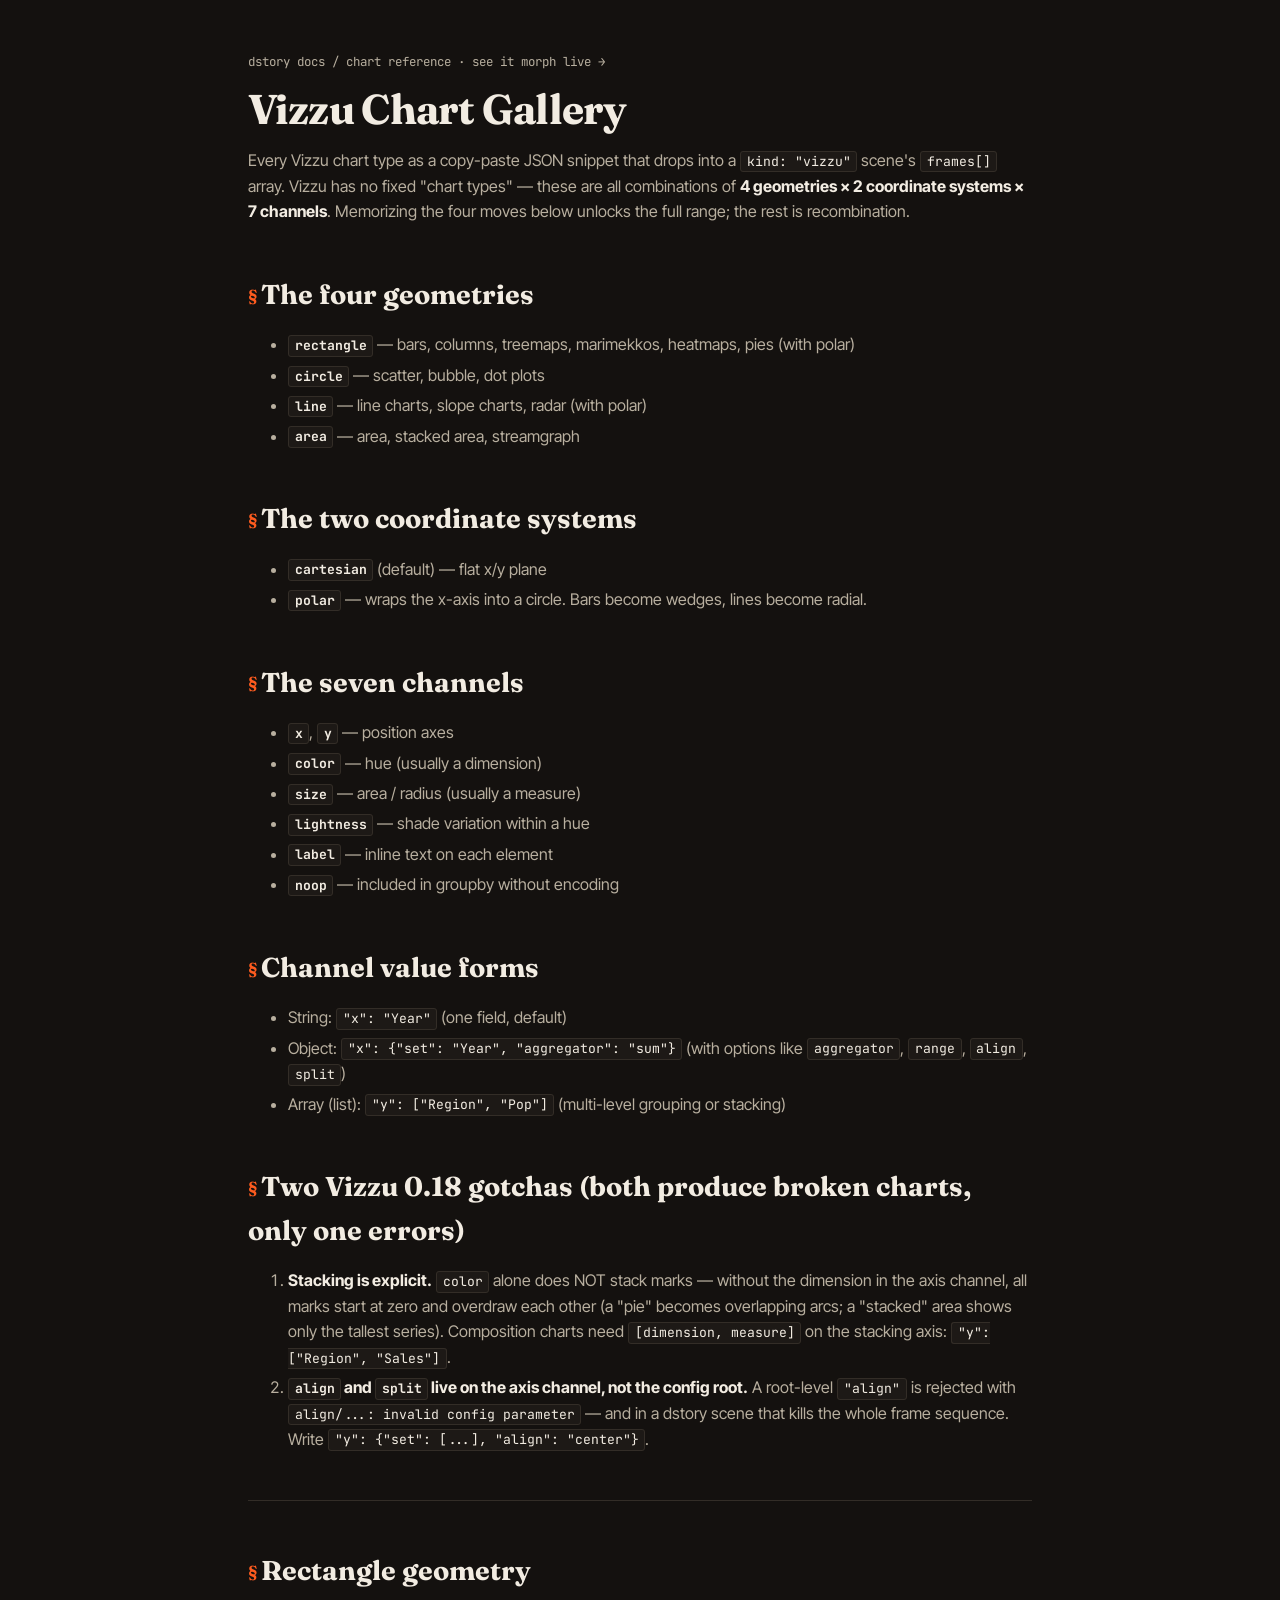
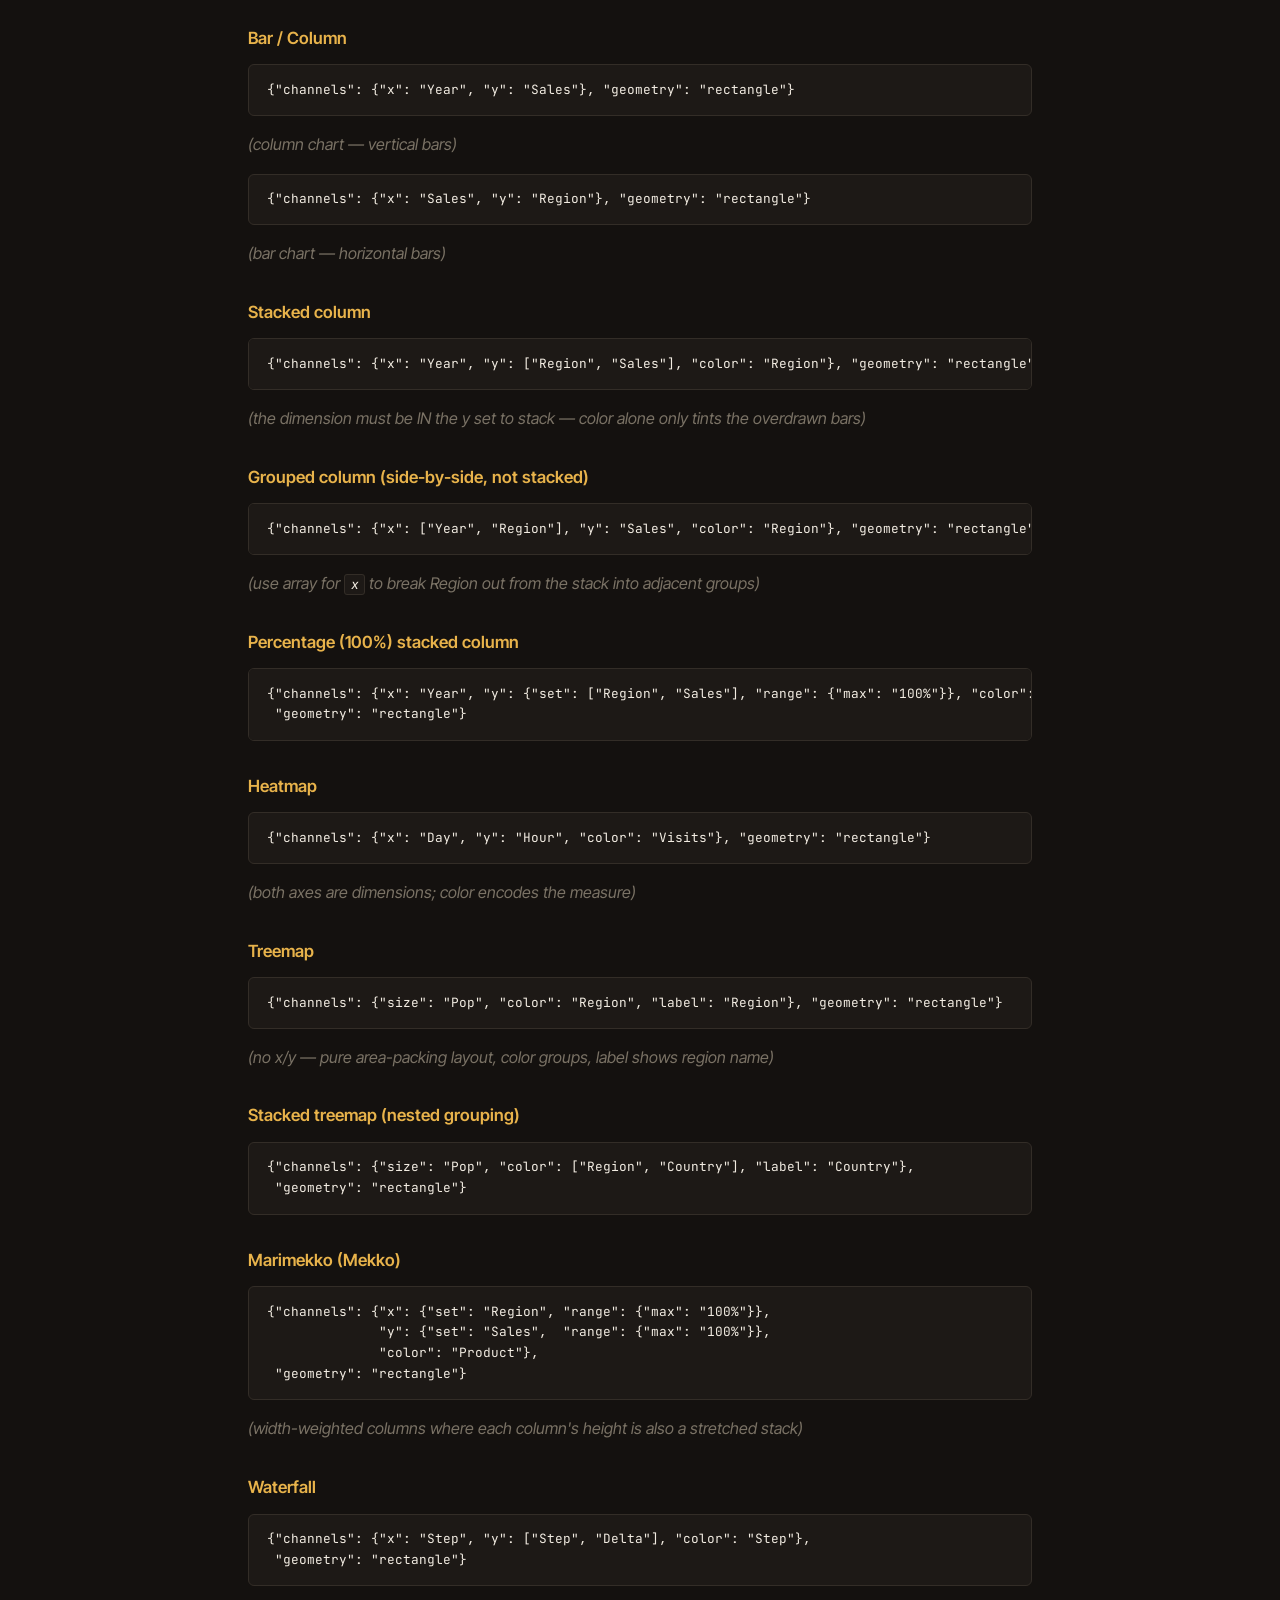
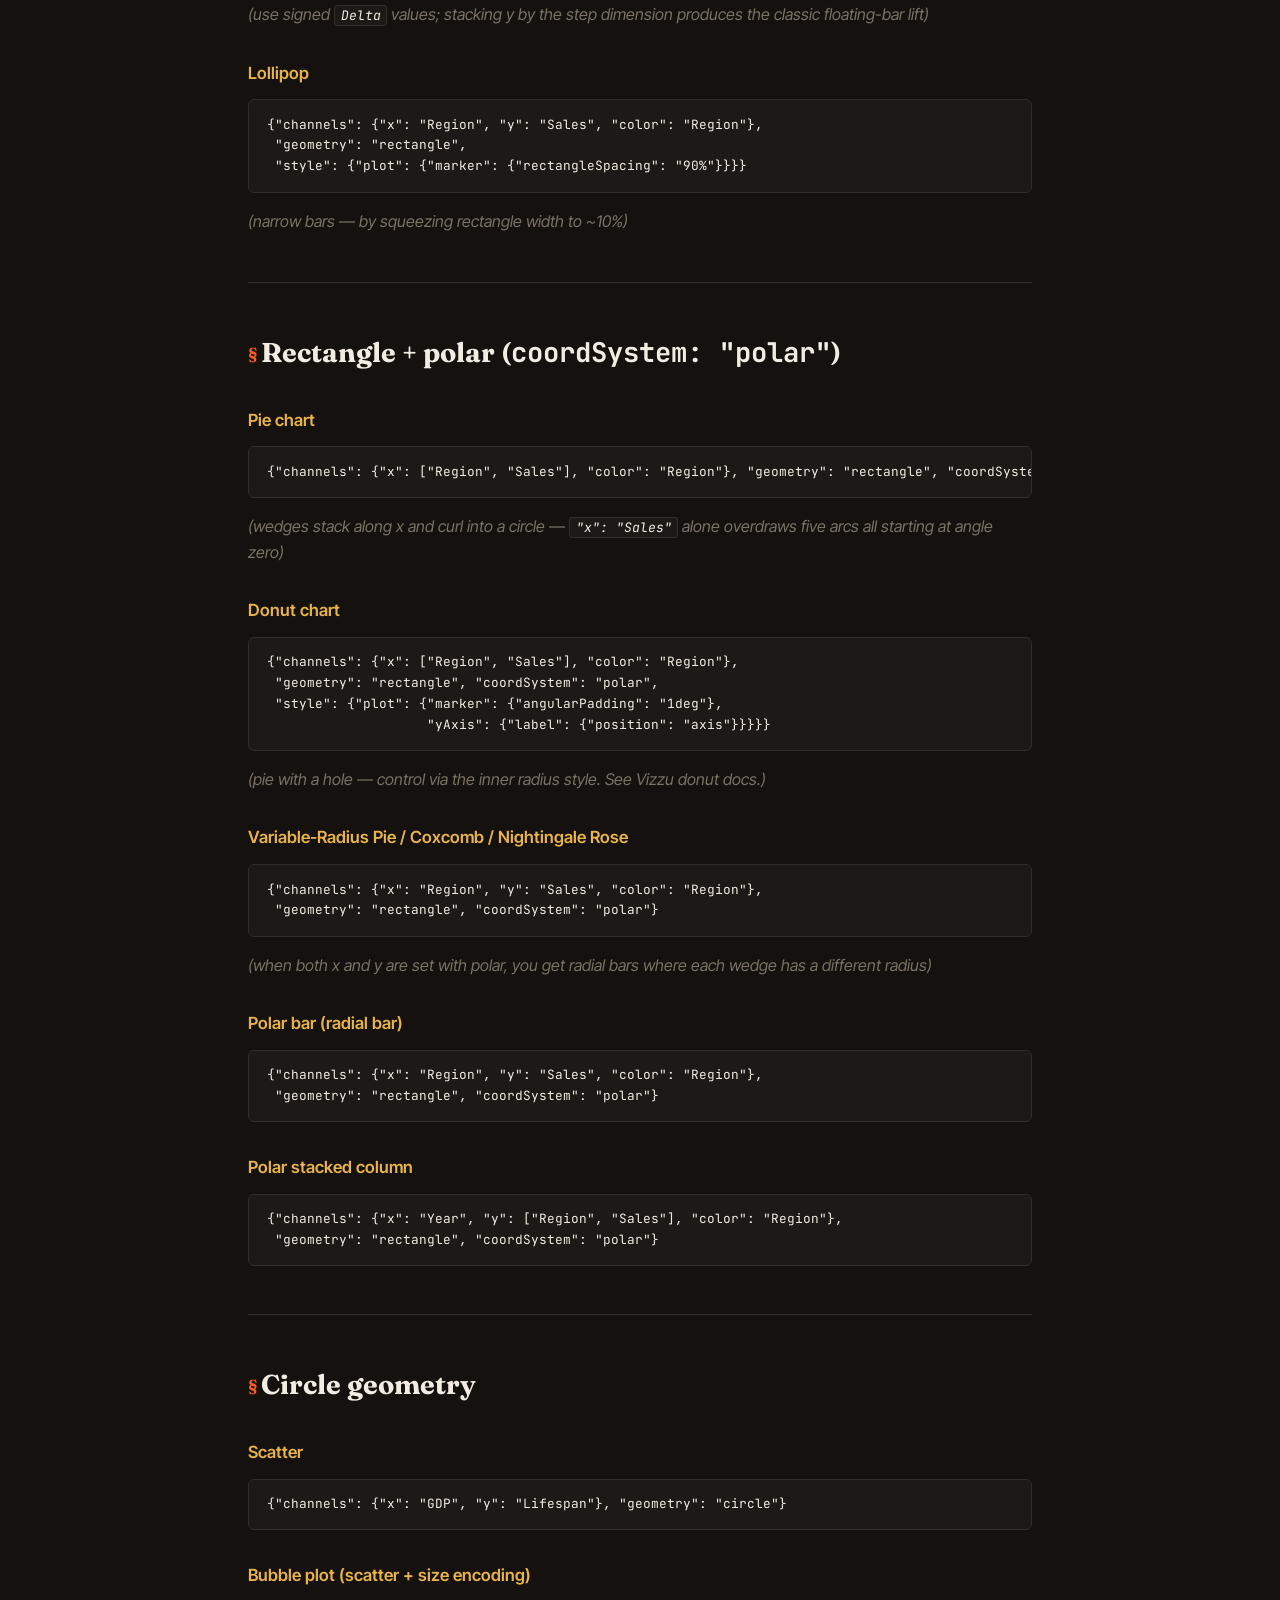
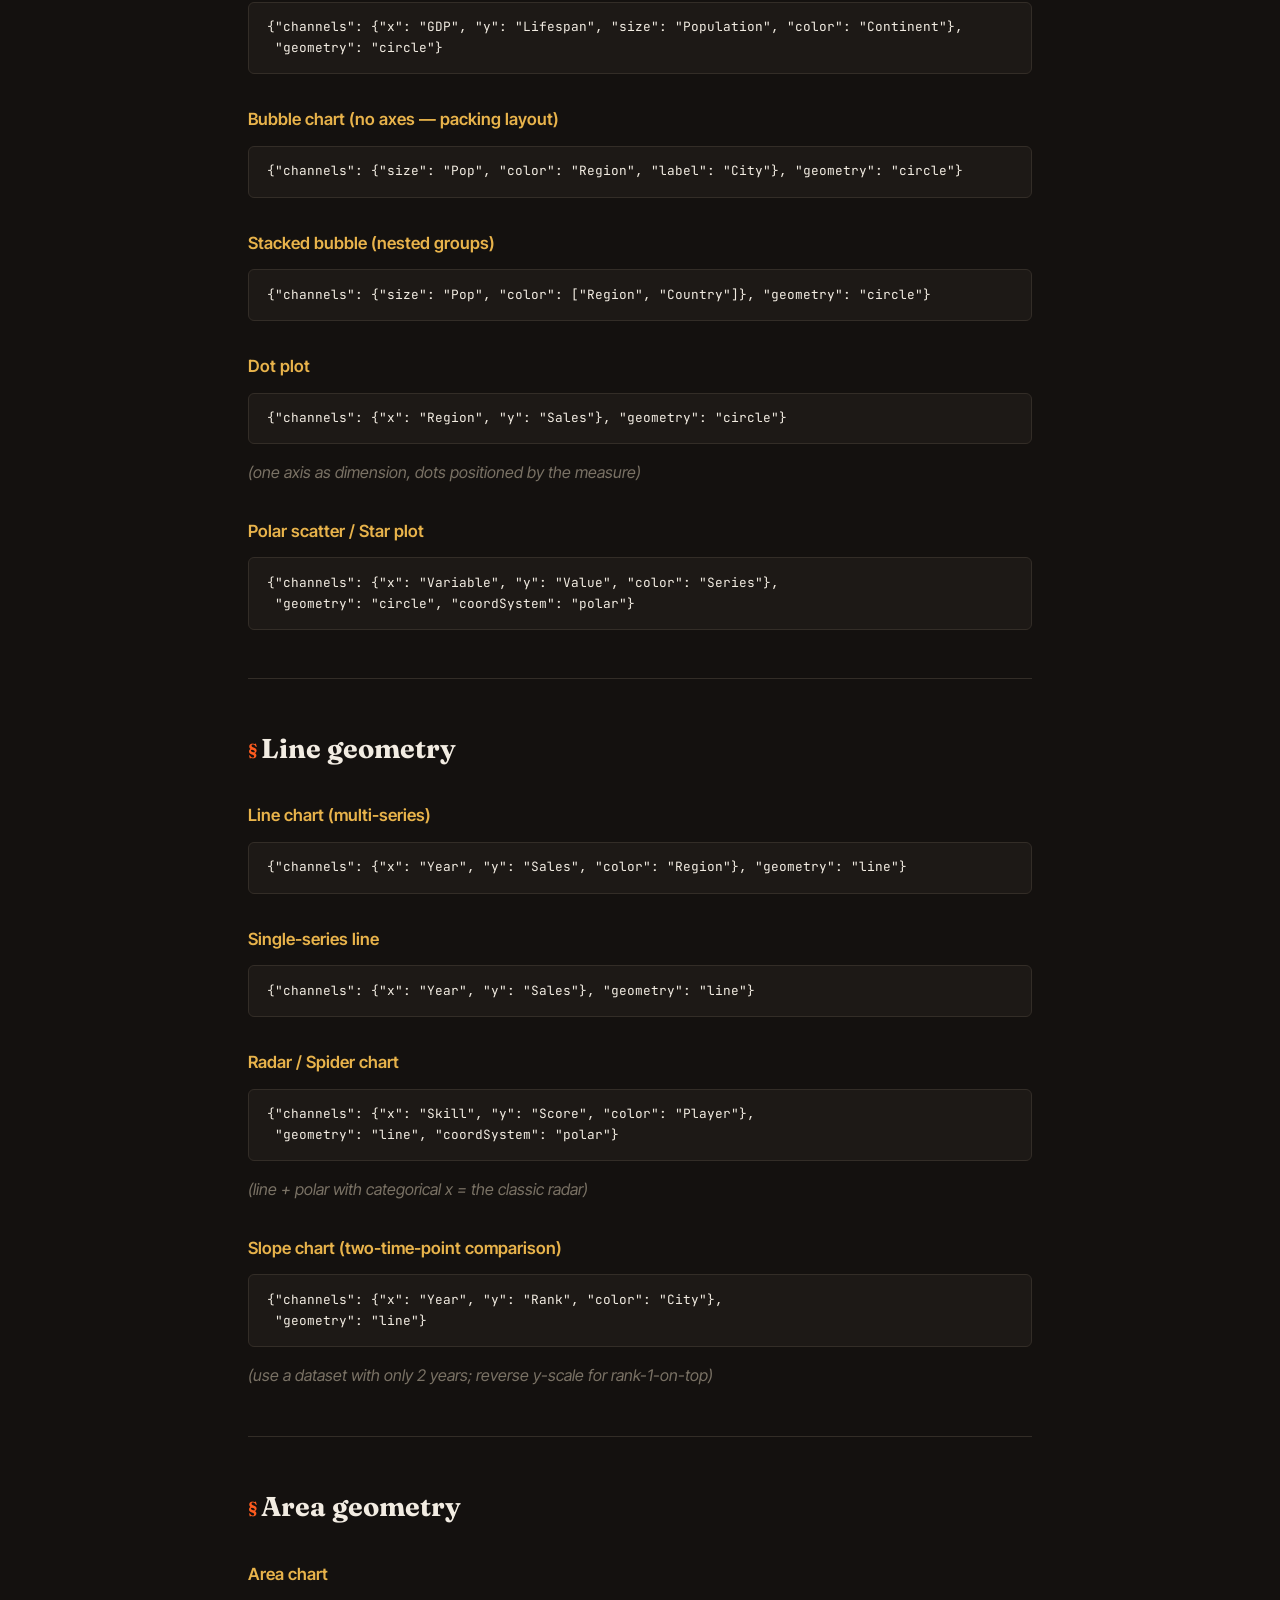
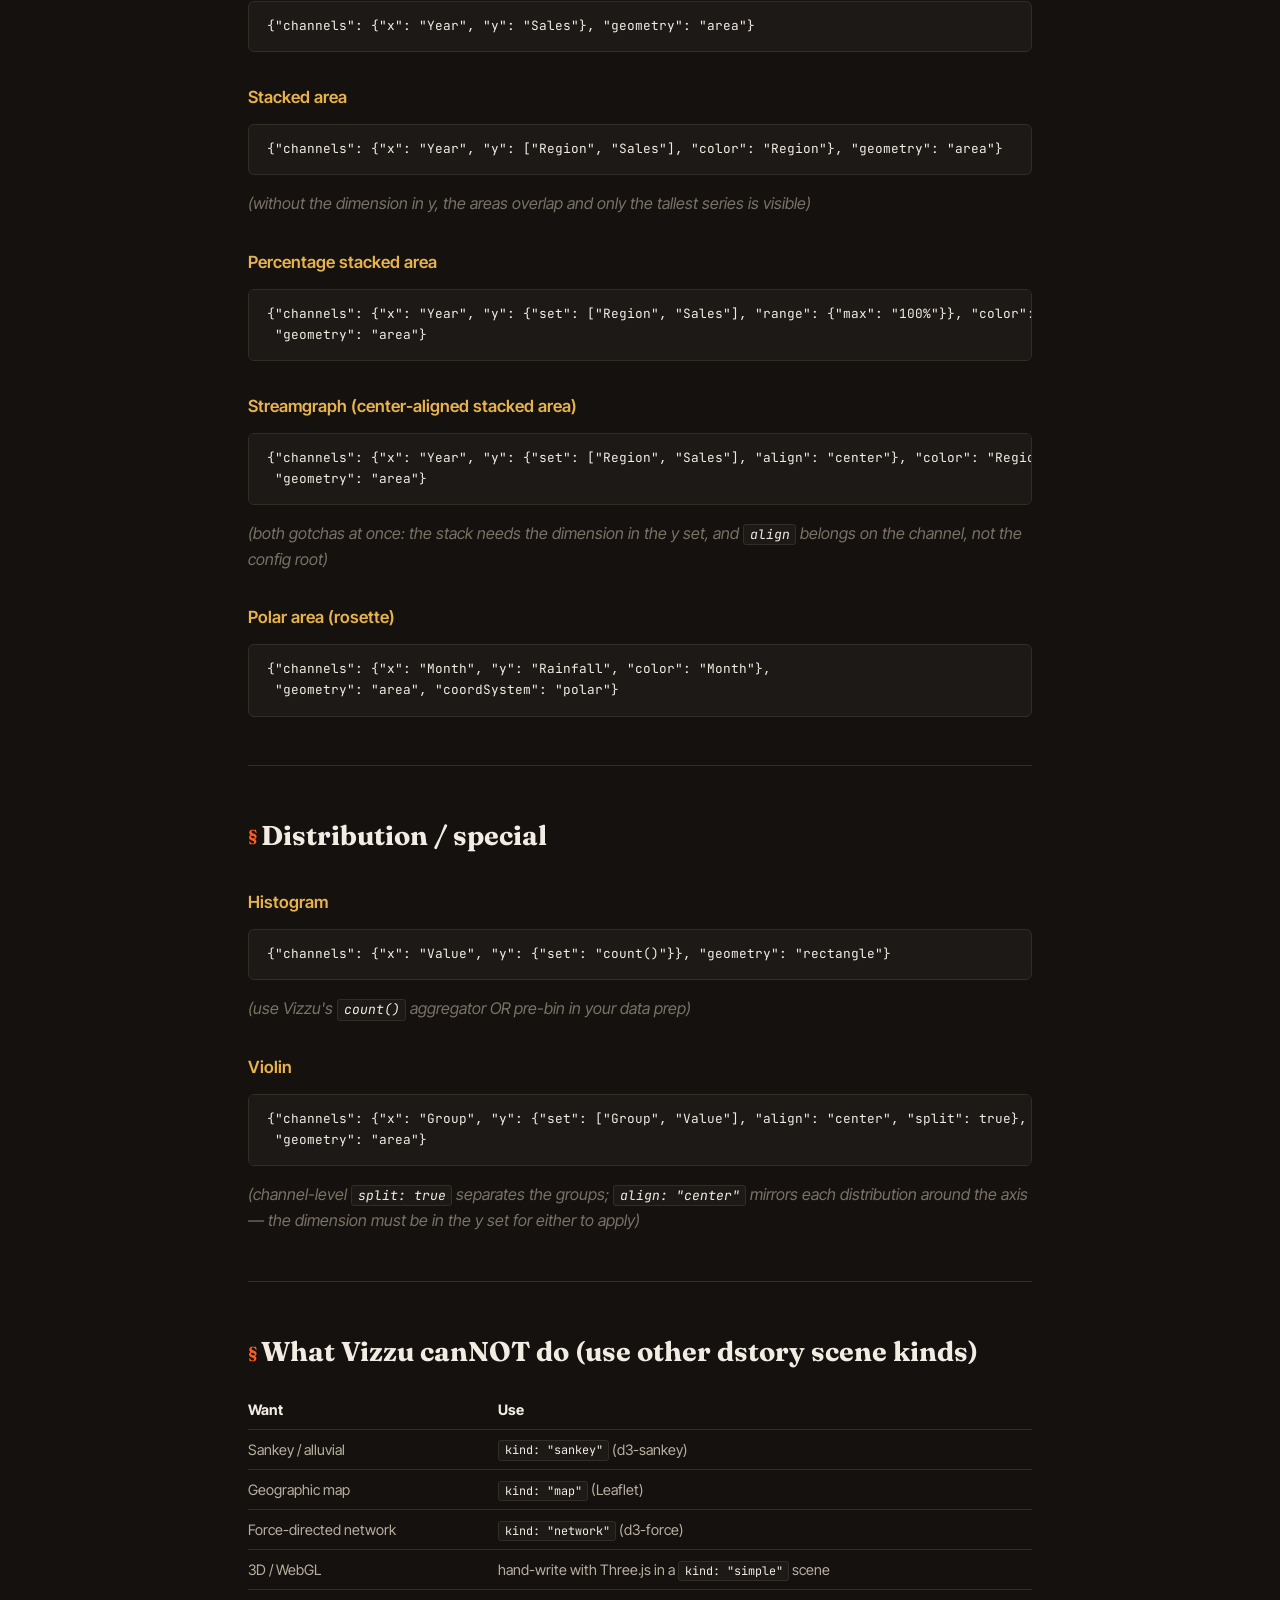
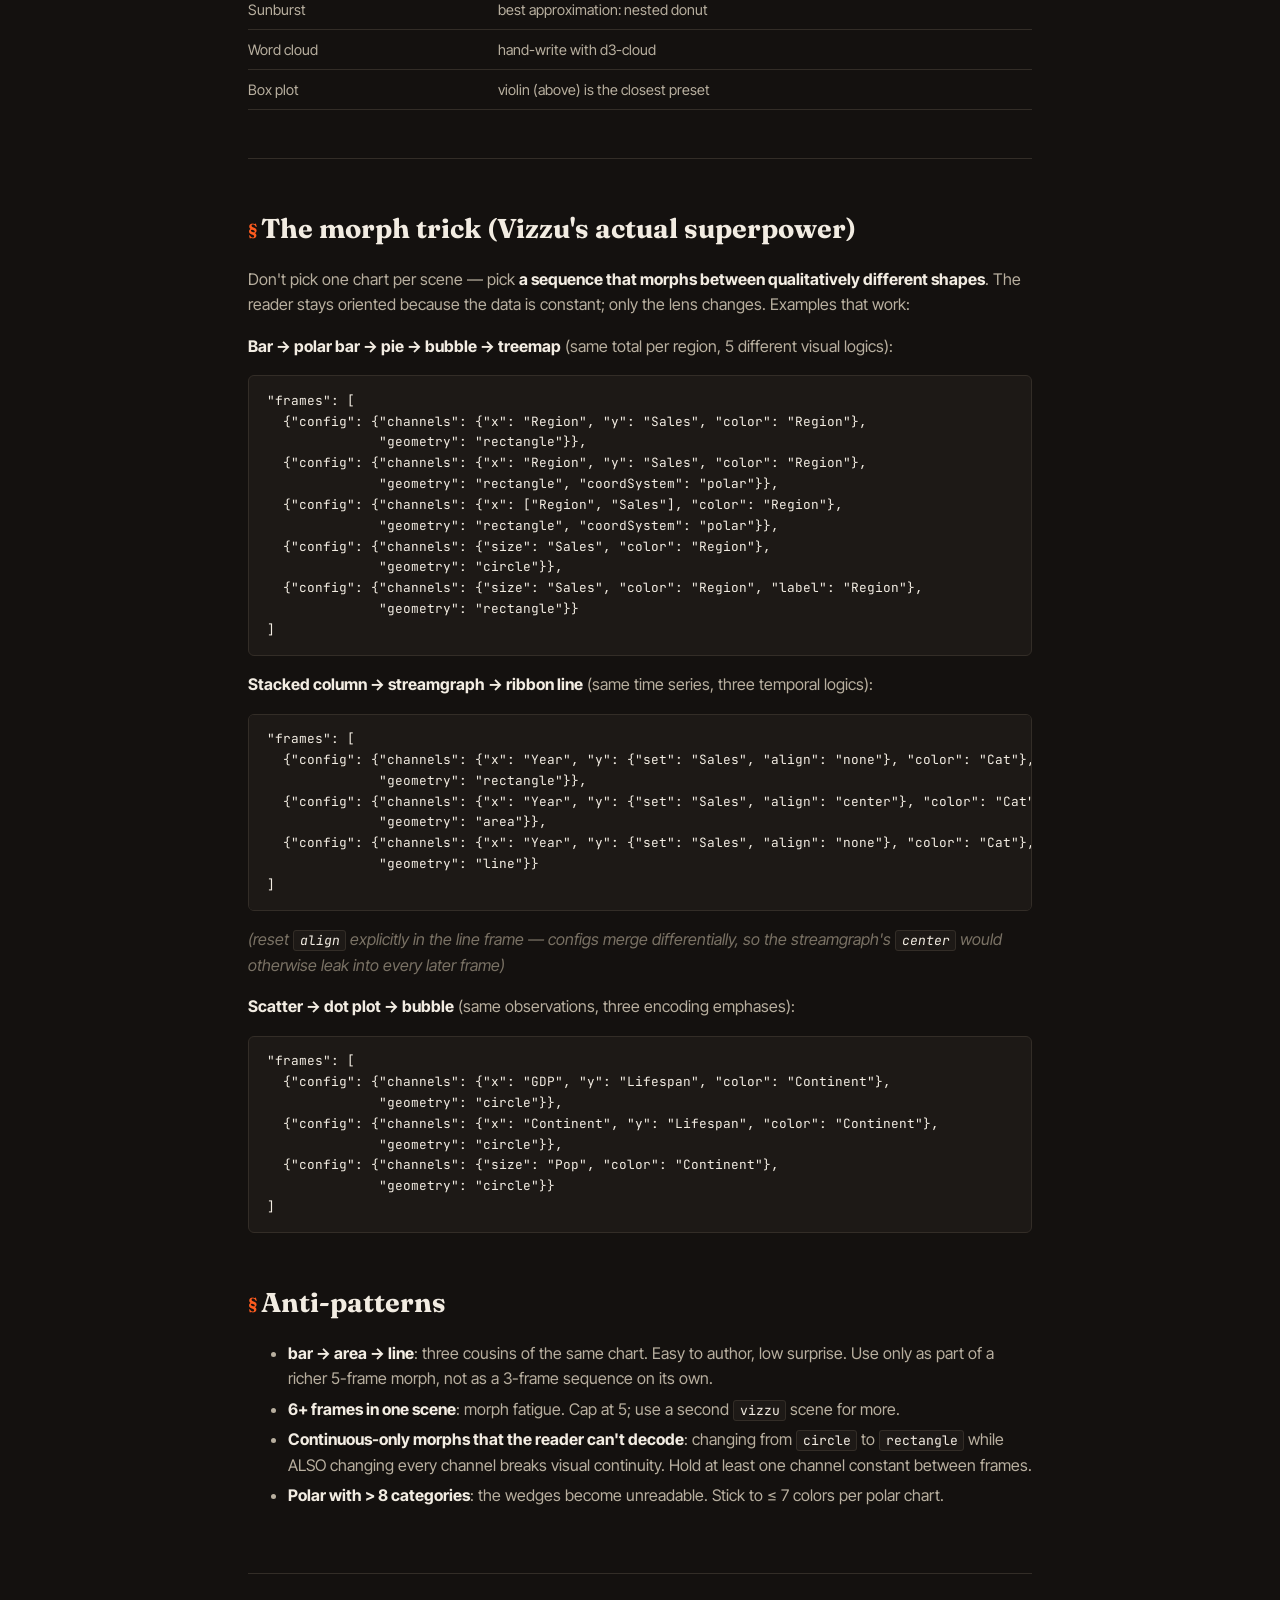
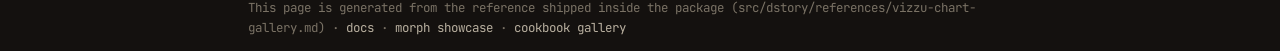
==== docs/charts/index.html @ edfc8728 "docs: live morph showcase + Vizzu chart reference page - docs/morphs/: a dstory-built vizzu story (d" ====
<!doctype html>
<html lang="en">
<head>
<meta charset="utf-8">
<meta name="viewport" content="width=device-width, initial-scale=1">
<title>dstory — Vizzu chart reference</title>
<meta name="description" content="Every Vizzu chart shape as a copy-paste JSON snippet for dstory's kind:vizzu scenes — 4 geometries x 2 coordinate systems x 7 channels.">
<link rel="preconnect" href="https://fonts.googleapis.com">
<link rel="preconnect" href="https://fonts.gstatic.com" crossorigin>
<link href="https://fonts.googleapis.com/css2?family=Fraunces:opsz,wght@9..144,400;9..144,700&family=Inter+Tight:wght@400;500;600&family=JetBrains+Mono:wght@400;500&display=swap" rel="stylesheet">
<style>
  :root {
    --bg: #14110f; --bg-elev: #1d1916; --ink: #f2ece2; --ink-soft: #b8af9f;
    --ink-faint: #7a7265; --accent: #ff5c1f; --accent-2: #e8b34b; --rule: #332d27;
  }
  * { box-sizing: border-box; }
  body { margin: 0; background: var(--bg); color: var(--ink);
         font: 16px/1.6 "Inter Tight", system-ui, sans-serif;
         -webkit-font-smoothing: antialiased; }
  .wrap { max-width: 52rem; margin: 0 auto; padding: 2.5rem 1.5rem 6rem; }
  .crumb { font-family: "JetBrains Mono", monospace; font-size: 0.78rem; }
  .crumb a { color: var(--ink-soft); }
  h1 { font-family: "Fraunces", Georgia, serif; font-size: 2.6rem; line-height: 1.05;
       letter-spacing: -0.015em; margin: 1rem 0; }
  h2 { font-family: "Fraunces", Georgia, serif; font-size: 1.7rem; margin: 3rem 0 0.75rem; }
  h2::before { content: "§ "; color: var(--accent); font-size: 1rem; vertical-align: 0.2em; }
  h3 { font-weight: 600; font-size: 1.05rem; margin: 2rem 0 0.5rem; color: var(--accent-2); }
  p, li { color: var(--ink-soft); }
  strong { color: var(--ink); }
  em { color: var(--ink-faint); }
  a { color: var(--accent); text-decoration: none; }
  a:hover { text-decoration: underline; }
  hr { border: 0; border-top: 1px solid var(--rule); margin: 3rem 0; }
  pre { background: var(--bg-elev); border: 1px solid var(--rule); border-radius: 6px;
        padding: 0.9rem 1.1rem; overflow-x: auto; font-size: 0.8rem; line-height: 1.55; }
  code { font-family: "JetBrains Mono", monospace; }
  p code, li code, td code { background: var(--bg-elev); border: 1px solid var(--rule);
        border-radius: 3px; padding: 0.08rem 0.35rem; font-size: 0.82em; color: var(--ink); }
  pre code { background: none; border: 0; padding: 0; color: var(--ink); }
  table { border-collapse: collapse; width: 100%; font-size: 0.9rem; margin: 1rem 0; }
  th, td { text-align: left; padding: 0.5rem 0.9rem 0.5rem 0; border-bottom: 1px solid var(--rule);
           color: var(--ink-soft); }
  th { color: var(--ink); }
  ol li, ul li { margin: 0.3rem 0; }
  footer { border-top: 1px solid var(--rule); margin-top: 4rem; padding-top: 1.5rem;
           font-family: "JetBrains Mono", monospace; font-size: 0.78rem; color: var(--ink-faint); }
  footer a { color: var(--ink-soft); }
</style>
</head>
<body>
<div class="wrap">
  <p class="crumb"><a href="../index.html">dstory docs</a> / chart reference ·
     <a href="../morphs/index.html">see it morph live →</a></p>
<h1>Vizzu Chart Gallery</h1>
<p>Every Vizzu chart type as a copy-paste JSON snippet that drops into a <code>kind: "vizzu"</code> scene's <code>frames[]</code> array. Vizzu has no fixed "chart types" — these are all combinations of <strong>4 geometries × 2 coordinate systems × 7 channels</strong>. Memorizing the four moves below unlocks the full range; the rest is recombination.</p>
<h2>The four geometries</h2>
<ul>
<li><strong><code>rectangle</code></strong> — bars, columns, treemaps, marimekkos, heatmaps, pies (with polar)</li>
<li><strong><code>circle</code></strong> — scatter, bubble, dot plots</li>
<li><strong><code>line</code></strong> — line charts, slope charts, radar (with polar)</li>
<li><strong><code>area</code></strong> — area, stacked area, streamgraph</li>
</ul>
<h2>The two coordinate systems</h2>
<ul>
<li><strong><code>cartesian</code></strong> (default) — flat x/y plane</li>
<li><strong><code>polar</code></strong> — wraps the x-axis into a circle. Bars become wedges, lines become radial.</li>
</ul>
<h2>The seven channels</h2>
<ul>
<li><strong><code>x</code></strong>, <strong><code>y</code></strong> — position axes</li>
<li><strong><code>color</code></strong> — hue (usually a dimension)</li>
<li><strong><code>size</code></strong> — area / radius (usually a measure)</li>
<li><strong><code>lightness</code></strong> — shade variation within a hue</li>
<li><strong><code>label</code></strong> — inline text on each element</li>
<li><strong><code>noop</code></strong> — included in groupby without encoding</li>
</ul>
<h2>Channel value forms</h2>
<ul>
<li>String: <code>"x": "Year"</code> (one field, default)</li>
<li>Object: <code>"x": {"set": "Year", "aggregator": "sum"}</code> (with options like <code>aggregator</code>, <code>range</code>, <code>align</code>, <code>split</code>)</li>
<li>Array (list): <code>"y": ["Region", "Pop"]</code> (multi-level grouping or stacking)</li>
</ul>
<h2>Two Vizzu 0.18 gotchas (both produce broken charts, only one errors)</h2>
<ol>
<li><strong>Stacking is explicit.</strong> <code>color</code> alone does NOT stack marks — without the
   dimension in the axis channel, all marks start at zero and overdraw each
   other (a "pie" becomes overlapping arcs; a "stacked" area shows only the
   tallest series). Composition charts need <code>[dimension, measure]</code> on the
   stacking axis: <code>"y": ["Region", "Sales"]</code>.</li>
<li><strong><code>align</code> and <code>split</code> live on the axis channel, not the config root.</strong>
   A root-level <code>"align"</code> is rejected with <code>align/...: invalid config
   parameter</code> — and in a dstory scene that kills the whole frame sequence.
   Write <code>"y": {"set": [...], "align": "center"}</code>.</li>
</ol>
<hr />
<h2>Rectangle geometry</h2>
<h3>Bar / Column</h3>
<pre><code class="language-json">{&quot;channels&quot;: {&quot;x&quot;: &quot;Year&quot;, &quot;y&quot;: &quot;Sales&quot;}, &quot;geometry&quot;: &quot;rectangle&quot;}
</code></pre>
<p><em>(column chart — vertical bars)</em></p>
<pre><code class="language-json">{&quot;channels&quot;: {&quot;x&quot;: &quot;Sales&quot;, &quot;y&quot;: &quot;Region&quot;}, &quot;geometry&quot;: &quot;rectangle&quot;}
</code></pre>
<p><em>(bar chart — horizontal bars)</em></p>
<h3>Stacked column</h3>
<pre><code class="language-json">{&quot;channels&quot;: {&quot;x&quot;: &quot;Year&quot;, &quot;y&quot;: [&quot;Region&quot;, &quot;Sales&quot;], &quot;color&quot;: &quot;Region&quot;}, &quot;geometry&quot;: &quot;rectangle&quot;}
</code></pre>
<p><em>(the dimension must be IN the y set to stack — color alone only tints the
overdrawn bars)</em></p>
<h3>Grouped column (side-by-side, not stacked)</h3>
<pre><code class="language-json">{&quot;channels&quot;: {&quot;x&quot;: [&quot;Year&quot;, &quot;Region&quot;], &quot;y&quot;: &quot;Sales&quot;, &quot;color&quot;: &quot;Region&quot;}, &quot;geometry&quot;: &quot;rectangle&quot;}
</code></pre>
<p><em>(use array for <code>x</code> to break Region out from the stack into adjacent groups)</em></p>
<h3>Percentage (100%) stacked column</h3>
<pre><code class="language-json">{&quot;channels&quot;: {&quot;x&quot;: &quot;Year&quot;, &quot;y&quot;: {&quot;set&quot;: [&quot;Region&quot;, &quot;Sales&quot;], &quot;range&quot;: {&quot;max&quot;: &quot;100%&quot;}}, &quot;color&quot;: &quot;Region&quot;},
 &quot;geometry&quot;: &quot;rectangle&quot;}
</code></pre>
<h3>Heatmap</h3>
<pre><code class="language-json">{&quot;channels&quot;: {&quot;x&quot;: &quot;Day&quot;, &quot;y&quot;: &quot;Hour&quot;, &quot;color&quot;: &quot;Visits&quot;}, &quot;geometry&quot;: &quot;rectangle&quot;}
</code></pre>
<p><em>(both axes are dimensions; color encodes the measure)</em></p>
<h3>Treemap</h3>
<pre><code class="language-json">{&quot;channels&quot;: {&quot;size&quot;: &quot;Pop&quot;, &quot;color&quot;: &quot;Region&quot;, &quot;label&quot;: &quot;Region&quot;}, &quot;geometry&quot;: &quot;rectangle&quot;}
</code></pre>
<p><em>(no x/y — pure area-packing layout, color groups, label shows region name)</em></p>
<h3>Stacked treemap (nested grouping)</h3>
<pre><code class="language-json">{&quot;channels&quot;: {&quot;size&quot;: &quot;Pop&quot;, &quot;color&quot;: [&quot;Region&quot;, &quot;Country&quot;], &quot;label&quot;: &quot;Country&quot;},
 &quot;geometry&quot;: &quot;rectangle&quot;}
</code></pre>
<h3>Marimekko (Mekko)</h3>
<pre><code class="language-json">{&quot;channels&quot;: {&quot;x&quot;: {&quot;set&quot;: &quot;Region&quot;, &quot;range&quot;: {&quot;max&quot;: &quot;100%&quot;}},
              &quot;y&quot;: {&quot;set&quot;: &quot;Sales&quot;,  &quot;range&quot;: {&quot;max&quot;: &quot;100%&quot;}},
              &quot;color&quot;: &quot;Product&quot;},
 &quot;geometry&quot;: &quot;rectangle&quot;}
</code></pre>
<p><em>(width-weighted columns where each column's height is also a stretched stack)</em></p>
<h3>Waterfall</h3>
<pre><code class="language-json">{&quot;channels&quot;: {&quot;x&quot;: &quot;Step&quot;, &quot;y&quot;: [&quot;Step&quot;, &quot;Delta&quot;], &quot;color&quot;: &quot;Step&quot;},
 &quot;geometry&quot;: &quot;rectangle&quot;}
</code></pre>
<p><em>(use signed <code>Delta</code> values; stacking y by the step dimension produces the
classic floating-bar lift)</em></p>
<h3>Lollipop</h3>
<pre><code class="language-json">{&quot;channels&quot;: {&quot;x&quot;: &quot;Region&quot;, &quot;y&quot;: &quot;Sales&quot;, &quot;color&quot;: &quot;Region&quot;},
 &quot;geometry&quot;: &quot;rectangle&quot;,
 &quot;style&quot;: {&quot;plot&quot;: {&quot;marker&quot;: {&quot;rectangleSpacing&quot;: &quot;90%&quot;}}}}
</code></pre>
<p><em>(narrow bars — by squeezing rectangle width to ~10%)</em></p>
<hr />
<h2>Rectangle + polar (<code>coordSystem: "polar"</code>)</h2>
<h3>Pie chart</h3>
<pre><code class="language-json">{&quot;channels&quot;: {&quot;x&quot;: [&quot;Region&quot;, &quot;Sales&quot;], &quot;color&quot;: &quot;Region&quot;}, &quot;geometry&quot;: &quot;rectangle&quot;, &quot;coordSystem&quot;: &quot;polar&quot;}
</code></pre>
<p><em>(wedges stack along x and curl into a circle — <code>"x": "Sales"</code> alone overdraws
five arcs all starting at angle zero)</em></p>
<h3>Donut chart</h3>
<pre><code class="language-json">{&quot;channels&quot;: {&quot;x&quot;: [&quot;Region&quot;, &quot;Sales&quot;], &quot;color&quot;: &quot;Region&quot;},
 &quot;geometry&quot;: &quot;rectangle&quot;, &quot;coordSystem&quot;: &quot;polar&quot;,
 &quot;style&quot;: {&quot;plot&quot;: {&quot;marker&quot;: {&quot;angularPadding&quot;: &quot;1deg&quot;},
                    &quot;yAxis&quot;: {&quot;label&quot;: {&quot;position&quot;: &quot;axis&quot;}}}}}
</code></pre>
<p><em>(pie with a hole — control via the inner radius style. See Vizzu donut docs.)</em></p>
<h3>Variable-Radius Pie / Coxcomb / Nightingale Rose</h3>
<pre><code class="language-json">{&quot;channels&quot;: {&quot;x&quot;: &quot;Region&quot;, &quot;y&quot;: &quot;Sales&quot;, &quot;color&quot;: &quot;Region&quot;},
 &quot;geometry&quot;: &quot;rectangle&quot;, &quot;coordSystem&quot;: &quot;polar&quot;}
</code></pre>
<p><em>(when both x and y are set with polar, you get radial bars where each wedge has a different radius)</em></p>
<h3>Polar bar (radial bar)</h3>
<pre><code class="language-json">{&quot;channels&quot;: {&quot;x&quot;: &quot;Region&quot;, &quot;y&quot;: &quot;Sales&quot;, &quot;color&quot;: &quot;Region&quot;},
 &quot;geometry&quot;: &quot;rectangle&quot;, &quot;coordSystem&quot;: &quot;polar&quot;}
</code></pre>
<h3>Polar stacked column</h3>
<pre><code class="language-json">{&quot;channels&quot;: {&quot;x&quot;: &quot;Year&quot;, &quot;y&quot;: [&quot;Region&quot;, &quot;Sales&quot;], &quot;color&quot;: &quot;Region&quot;},
 &quot;geometry&quot;: &quot;rectangle&quot;, &quot;coordSystem&quot;: &quot;polar&quot;}
</code></pre>
<hr />
<h2>Circle geometry</h2>
<h3>Scatter</h3>
<pre><code class="language-json">{&quot;channels&quot;: {&quot;x&quot;: &quot;GDP&quot;, &quot;y&quot;: &quot;Lifespan&quot;}, &quot;geometry&quot;: &quot;circle&quot;}
</code></pre>
<h3>Bubble plot (scatter + size encoding)</h3>
<pre><code class="language-json">{&quot;channels&quot;: {&quot;x&quot;: &quot;GDP&quot;, &quot;y&quot;: &quot;Lifespan&quot;, &quot;size&quot;: &quot;Population&quot;, &quot;color&quot;: &quot;Continent&quot;},
 &quot;geometry&quot;: &quot;circle&quot;}
</code></pre>
<h3>Bubble chart (no axes — packing layout)</h3>
<pre><code class="language-json">{&quot;channels&quot;: {&quot;size&quot;: &quot;Pop&quot;, &quot;color&quot;: &quot;Region&quot;, &quot;label&quot;: &quot;City&quot;}, &quot;geometry&quot;: &quot;circle&quot;}
</code></pre>
<h3>Stacked bubble (nested groups)</h3>
<pre><code class="language-json">{&quot;channels&quot;: {&quot;size&quot;: &quot;Pop&quot;, &quot;color&quot;: [&quot;Region&quot;, &quot;Country&quot;]}, &quot;geometry&quot;: &quot;circle&quot;}
</code></pre>
<h3>Dot plot</h3>
<pre><code class="language-json">{&quot;channels&quot;: {&quot;x&quot;: &quot;Region&quot;, &quot;y&quot;: &quot;Sales&quot;}, &quot;geometry&quot;: &quot;circle&quot;}
</code></pre>
<p><em>(one axis as dimension, dots positioned by the measure)</em></p>
<h3>Polar scatter / Star plot</h3>
<pre><code class="language-json">{&quot;channels&quot;: {&quot;x&quot;: &quot;Variable&quot;, &quot;y&quot;: &quot;Value&quot;, &quot;color&quot;: &quot;Series&quot;},
 &quot;geometry&quot;: &quot;circle&quot;, &quot;coordSystem&quot;: &quot;polar&quot;}
</code></pre>
<hr />
<h2>Line geometry</h2>
<h3>Line chart (multi-series)</h3>
<pre><code class="language-json">{&quot;channels&quot;: {&quot;x&quot;: &quot;Year&quot;, &quot;y&quot;: &quot;Sales&quot;, &quot;color&quot;: &quot;Region&quot;}, &quot;geometry&quot;: &quot;line&quot;}
</code></pre>
<h3>Single-series line</h3>
<pre><code class="language-json">{&quot;channels&quot;: {&quot;x&quot;: &quot;Year&quot;, &quot;y&quot;: &quot;Sales&quot;}, &quot;geometry&quot;: &quot;line&quot;}
</code></pre>
<h3>Radar / Spider chart</h3>
<pre><code class="language-json">{&quot;channels&quot;: {&quot;x&quot;: &quot;Skill&quot;, &quot;y&quot;: &quot;Score&quot;, &quot;color&quot;: &quot;Player&quot;},
 &quot;geometry&quot;: &quot;line&quot;, &quot;coordSystem&quot;: &quot;polar&quot;}
</code></pre>
<p><em>(line + polar with categorical x = the classic radar)</em></p>
<h3>Slope chart (two-time-point comparison)</h3>
<pre><code class="language-json">{&quot;channels&quot;: {&quot;x&quot;: &quot;Year&quot;, &quot;y&quot;: &quot;Rank&quot;, &quot;color&quot;: &quot;City&quot;},
 &quot;geometry&quot;: &quot;line&quot;}
</code></pre>
<p><em>(use a dataset with only 2 years; reverse y-scale for rank-1-on-top)</em></p>
<hr />
<h2>Area geometry</h2>
<h3>Area chart</h3>
<pre><code class="language-json">{&quot;channels&quot;: {&quot;x&quot;: &quot;Year&quot;, &quot;y&quot;: &quot;Sales&quot;}, &quot;geometry&quot;: &quot;area&quot;}
</code></pre>
<h3>Stacked area</h3>
<pre><code class="language-json">{&quot;channels&quot;: {&quot;x&quot;: &quot;Year&quot;, &quot;y&quot;: [&quot;Region&quot;, &quot;Sales&quot;], &quot;color&quot;: &quot;Region&quot;}, &quot;geometry&quot;: &quot;area&quot;}
</code></pre>
<p><em>(without the dimension in y, the areas overlap and only the tallest series
is visible)</em></p>
<h3>Percentage stacked area</h3>
<pre><code class="language-json">{&quot;channels&quot;: {&quot;x&quot;: &quot;Year&quot;, &quot;y&quot;: {&quot;set&quot;: [&quot;Region&quot;, &quot;Sales&quot;], &quot;range&quot;: {&quot;max&quot;: &quot;100%&quot;}}, &quot;color&quot;: &quot;Region&quot;},
 &quot;geometry&quot;: &quot;area&quot;}
</code></pre>
<h3>Streamgraph (center-aligned stacked area)</h3>
<pre><code class="language-json">{&quot;channels&quot;: {&quot;x&quot;: &quot;Year&quot;, &quot;y&quot;: {&quot;set&quot;: [&quot;Region&quot;, &quot;Sales&quot;], &quot;align&quot;: &quot;center&quot;}, &quot;color&quot;: &quot;Region&quot;},
 &quot;geometry&quot;: &quot;area&quot;}
</code></pre>
<p><em>(both gotchas at once: the stack needs the dimension in the y set, and
<code>align</code> belongs on the channel, not the config root)</em></p>
<h3>Polar area (rosette)</h3>
<pre><code class="language-json">{&quot;channels&quot;: {&quot;x&quot;: &quot;Month&quot;, &quot;y&quot;: &quot;Rainfall&quot;, &quot;color&quot;: &quot;Month&quot;},
 &quot;geometry&quot;: &quot;area&quot;, &quot;coordSystem&quot;: &quot;polar&quot;}
</code></pre>
<hr />
<h2>Distribution / special</h2>
<h3>Histogram</h3>
<pre><code class="language-json">{&quot;channels&quot;: {&quot;x&quot;: &quot;Value&quot;, &quot;y&quot;: {&quot;set&quot;: &quot;count()&quot;}}, &quot;geometry&quot;: &quot;rectangle&quot;}
</code></pre>
<p><em>(use Vizzu's <code>count()</code> aggregator OR pre-bin in your data prep)</em></p>
<h3>Violin</h3>
<pre><code class="language-json">{&quot;channels&quot;: {&quot;x&quot;: &quot;Group&quot;, &quot;y&quot;: {&quot;set&quot;: [&quot;Group&quot;, &quot;Value&quot;], &quot;align&quot;: &quot;center&quot;, &quot;split&quot;: true}, &quot;color&quot;: &quot;Group&quot;},
 &quot;geometry&quot;: &quot;area&quot;}
</code></pre>
<p><em>(channel-level <code>split: true</code> separates the groups; <code>align: "center"</code> mirrors
each distribution around the axis — the dimension must be in the y set for
either to apply)</em></p>
<hr />
<h2>What Vizzu canNOT do (use other dstory scene kinds)</h2>
<table>
<thead>
<tr>
<th>Want</th>
<th>Use</th>
</tr>
</thead>
<tbody>
<tr>
<td>Sankey / alluvial</td>
<td><code>kind: "sankey"</code> (d3-sankey)</td>
</tr>
<tr>
<td>Geographic map</td>
<td><code>kind: "map"</code> (Leaflet)</td>
</tr>
<tr>
<td>Force-directed network</td>
<td><code>kind: "network"</code> (d3-force)</td>
</tr>
<tr>
<td>3D / WebGL</td>
<td>hand-write with Three.js in a <code>kind: "simple"</code> scene</td>
</tr>
<tr>
<td>Sunburst</td>
<td>best approximation: nested donut</td>
</tr>
<tr>
<td>Word cloud</td>
<td>hand-write with d3-cloud</td>
</tr>
<tr>
<td>Box plot</td>
<td>violin (above) is the closest preset</td>
</tr>
</tbody>
</table>
<hr />
<h2>The morph trick (Vizzu's actual superpower)</h2>
<p>Don't pick one chart per scene — pick <strong>a sequence that morphs between qualitatively different shapes</strong>. The reader stays oriented because the data is constant; only the lens changes. Examples that work:</p>
<p><strong>Bar → polar bar → pie → bubble → treemap</strong> (same total per region, 5 different visual logics):</p>
<pre><code class="language-json">&quot;frames&quot;: [
  {&quot;config&quot;: {&quot;channels&quot;: {&quot;x&quot;: &quot;Region&quot;, &quot;y&quot;: &quot;Sales&quot;, &quot;color&quot;: &quot;Region&quot;},
              &quot;geometry&quot;: &quot;rectangle&quot;}},
  {&quot;config&quot;: {&quot;channels&quot;: {&quot;x&quot;: &quot;Region&quot;, &quot;y&quot;: &quot;Sales&quot;, &quot;color&quot;: &quot;Region&quot;},
              &quot;geometry&quot;: &quot;rectangle&quot;, &quot;coordSystem&quot;: &quot;polar&quot;}},
  {&quot;config&quot;: {&quot;channels&quot;: {&quot;x&quot;: [&quot;Region&quot;, &quot;Sales&quot;], &quot;color&quot;: &quot;Region&quot;},
              &quot;geometry&quot;: &quot;rectangle&quot;, &quot;coordSystem&quot;: &quot;polar&quot;}},
  {&quot;config&quot;: {&quot;channels&quot;: {&quot;size&quot;: &quot;Sales&quot;, &quot;color&quot;: &quot;Region&quot;},
              &quot;geometry&quot;: &quot;circle&quot;}},
  {&quot;config&quot;: {&quot;channels&quot;: {&quot;size&quot;: &quot;Sales&quot;, &quot;color&quot;: &quot;Region&quot;, &quot;label&quot;: &quot;Region&quot;},
              &quot;geometry&quot;: &quot;rectangle&quot;}}
]
</code></pre>
<p><strong>Stacked column → streamgraph → ribbon line</strong> (same time series, three temporal logics):</p>
<pre><code class="language-json">&quot;frames&quot;: [
  {&quot;config&quot;: {&quot;channels&quot;: {&quot;x&quot;: &quot;Year&quot;, &quot;y&quot;: {&quot;set&quot;: &quot;Sales&quot;, &quot;align&quot;: &quot;none&quot;}, &quot;color&quot;: &quot;Cat&quot;},
              &quot;geometry&quot;: &quot;rectangle&quot;}},
  {&quot;config&quot;: {&quot;channels&quot;: {&quot;x&quot;: &quot;Year&quot;, &quot;y&quot;: {&quot;set&quot;: &quot;Sales&quot;, &quot;align&quot;: &quot;center&quot;}, &quot;color&quot;: &quot;Cat&quot;},
              &quot;geometry&quot;: &quot;area&quot;}},
  {&quot;config&quot;: {&quot;channels&quot;: {&quot;x&quot;: &quot;Year&quot;, &quot;y&quot;: {&quot;set&quot;: &quot;Sales&quot;, &quot;align&quot;: &quot;none&quot;}, &quot;color&quot;: &quot;Cat&quot;},
              &quot;geometry&quot;: &quot;line&quot;}}
]
</code></pre>
<p><em>(reset <code>align</code> explicitly in the line frame — configs merge differentially, so
the streamgraph's <code>center</code> would otherwise leak into every later frame)</em></p>
<p><strong>Scatter → dot plot → bubble</strong> (same observations, three encoding emphases):</p>
<pre><code class="language-json">&quot;frames&quot;: [
  {&quot;config&quot;: {&quot;channels&quot;: {&quot;x&quot;: &quot;GDP&quot;, &quot;y&quot;: &quot;Lifespan&quot;, &quot;color&quot;: &quot;Continent&quot;},
              &quot;geometry&quot;: &quot;circle&quot;}},
  {&quot;config&quot;: {&quot;channels&quot;: {&quot;x&quot;: &quot;Continent&quot;, &quot;y&quot;: &quot;Lifespan&quot;, &quot;color&quot;: &quot;Continent&quot;},
              &quot;geometry&quot;: &quot;circle&quot;}},
  {&quot;config&quot;: {&quot;channels&quot;: {&quot;size&quot;: &quot;Pop&quot;, &quot;color&quot;: &quot;Continent&quot;},
              &quot;geometry&quot;: &quot;circle&quot;}}
]
</code></pre>
<h2>Anti-patterns</h2>
<ul>
<li><strong>bar → area → line</strong>: three cousins of the same chart. Easy to author, low surprise. Use only as part of a richer 5-frame morph, not as a 3-frame sequence on its own.</li>
<li><strong>6+ frames in one scene</strong>: morph fatigue. Cap at 5; use a second <code>vizzu</code> scene for more.</li>
<li><strong>Continuous-only morphs that the reader can't decode</strong>: changing from <code>circle</code> to <code>rectangle</code> while ALSO changing every channel breaks visual continuity. Hold at least one channel constant between frames.</li>
<li><strong>Polar with &gt; 8 categories</strong>: the wedges become unreadable. Stick to ≤ 7 colors per polar chart.</li>
</ul>
  <footer>
    This page is generated from the reference shipped inside the package
    (<code>src/dstory/references/vizzu-chart-gallery.md</code>) ·
    <a href="../index.html">docs</a> ·
    <a href="../morphs/index.html">morph showcase</a> ·
    <a href="../gallery/index.html">cookbook gallery</a>
  </footer>
</div>
</body>
</html>
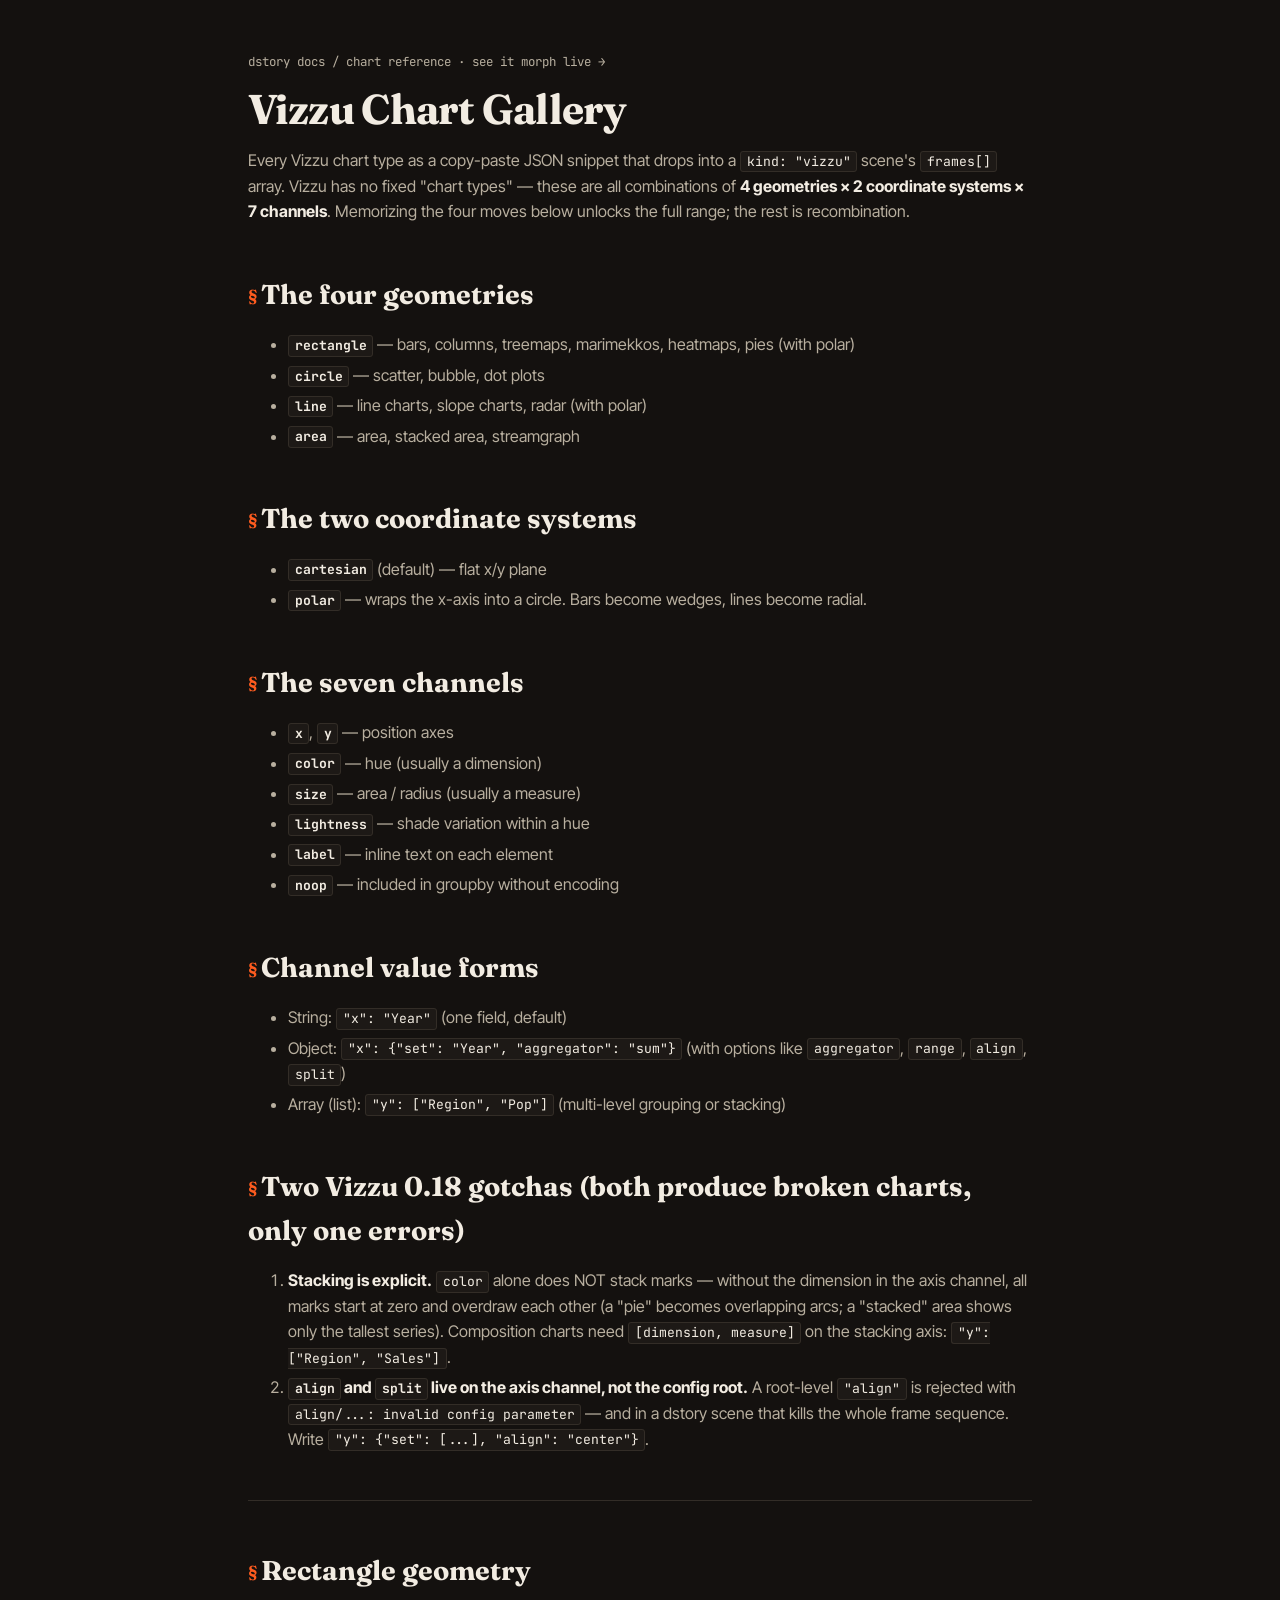
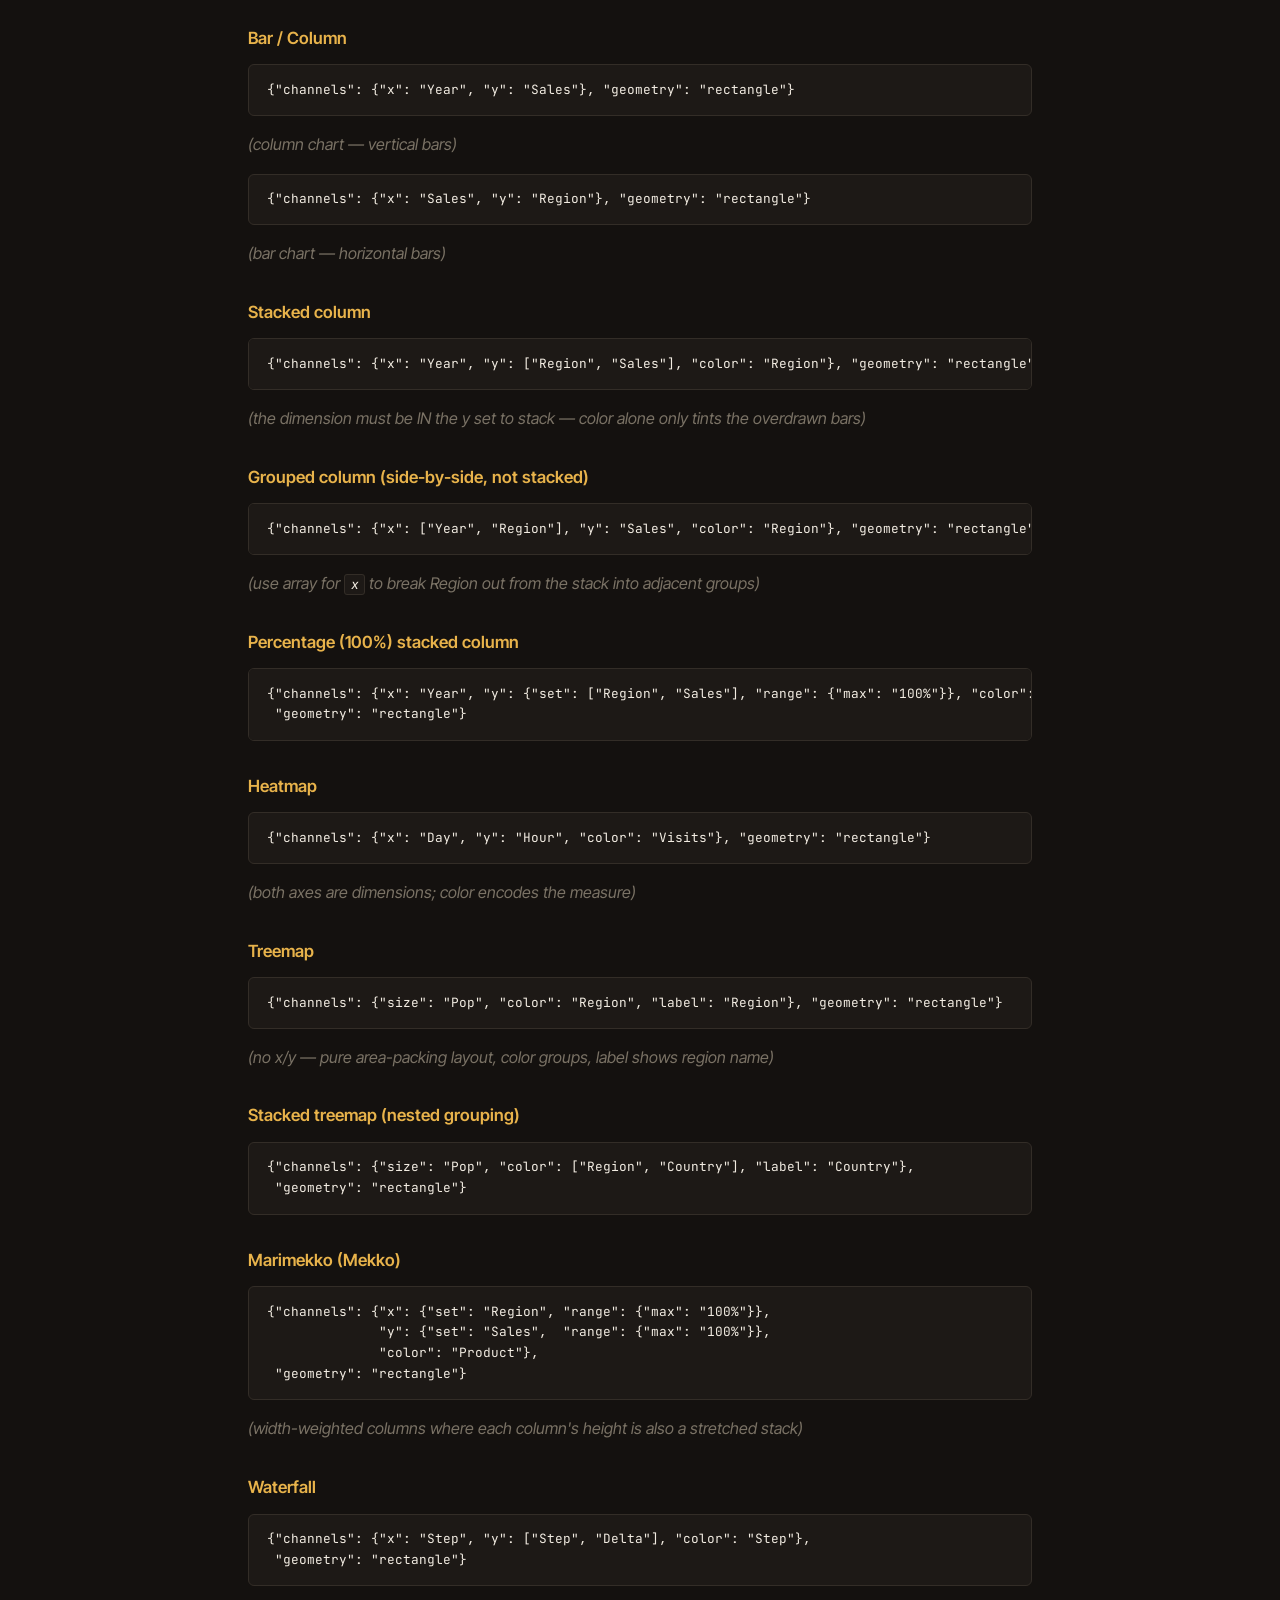
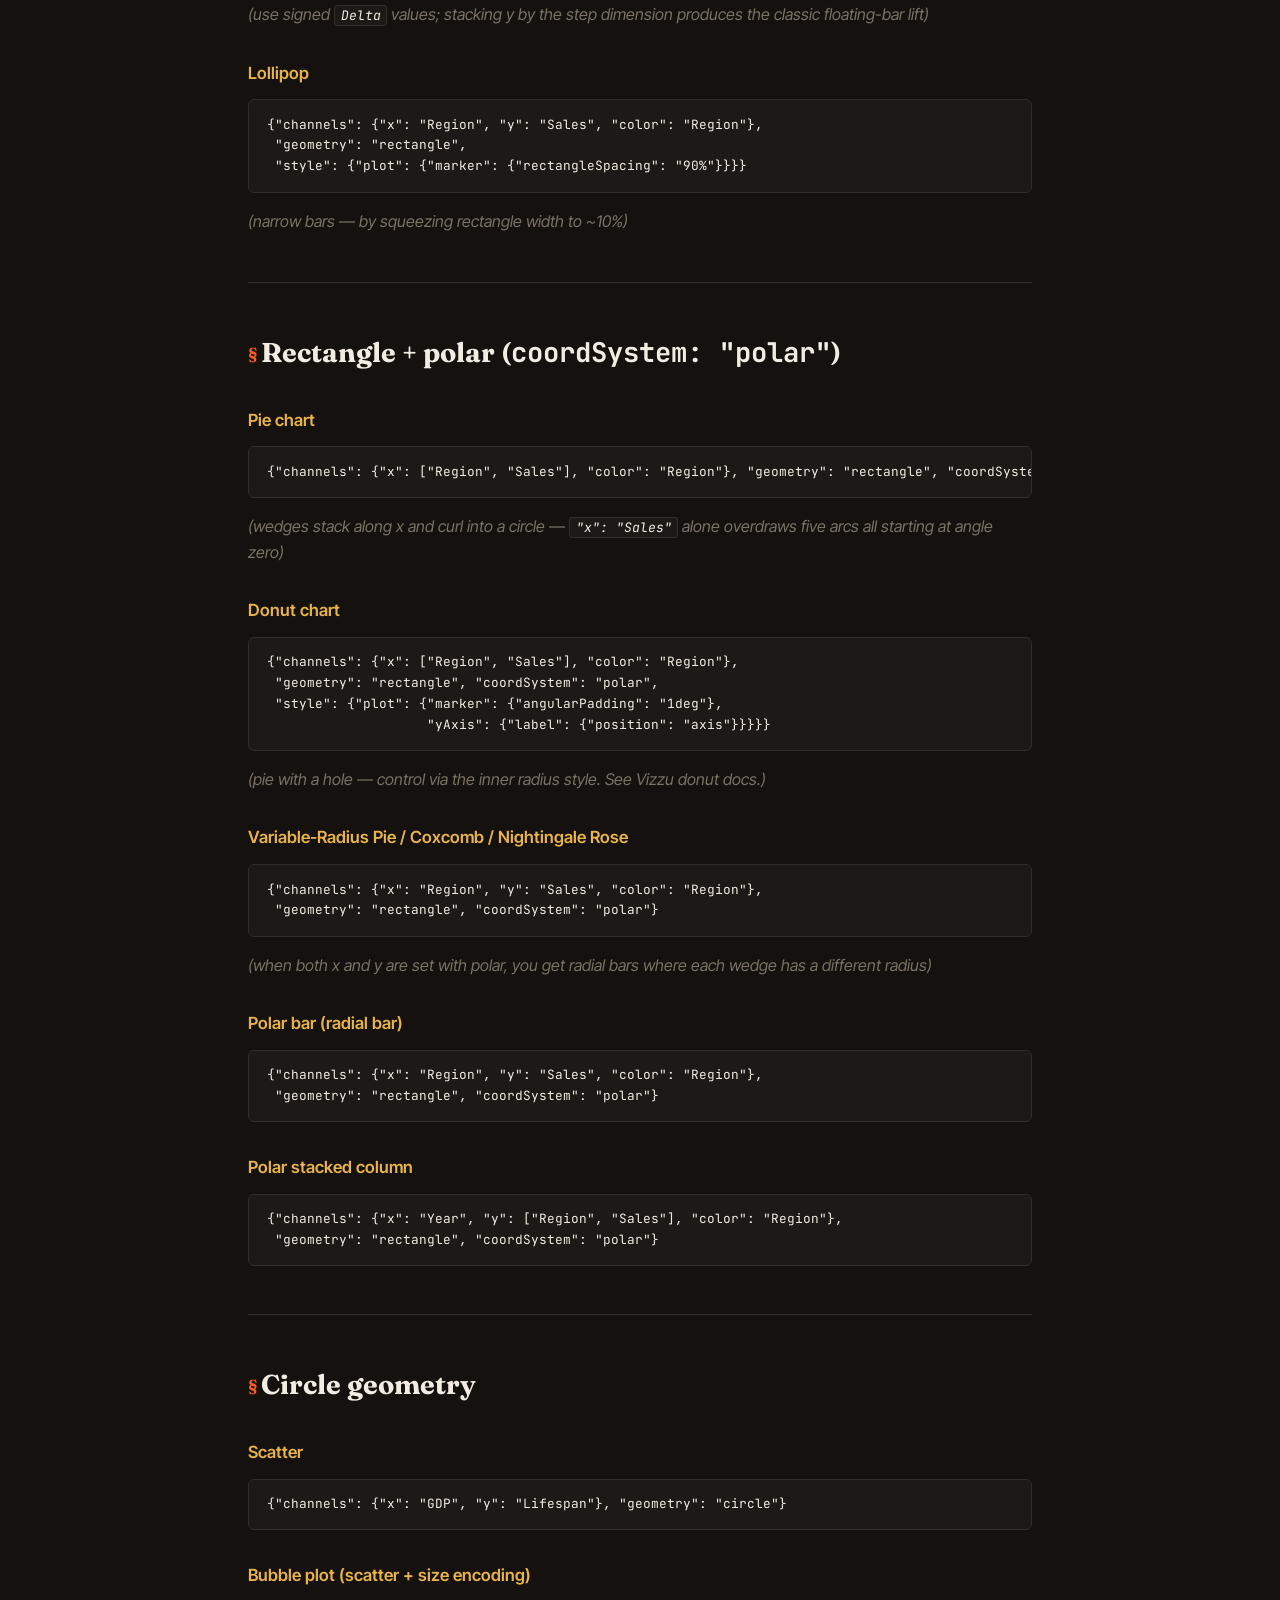
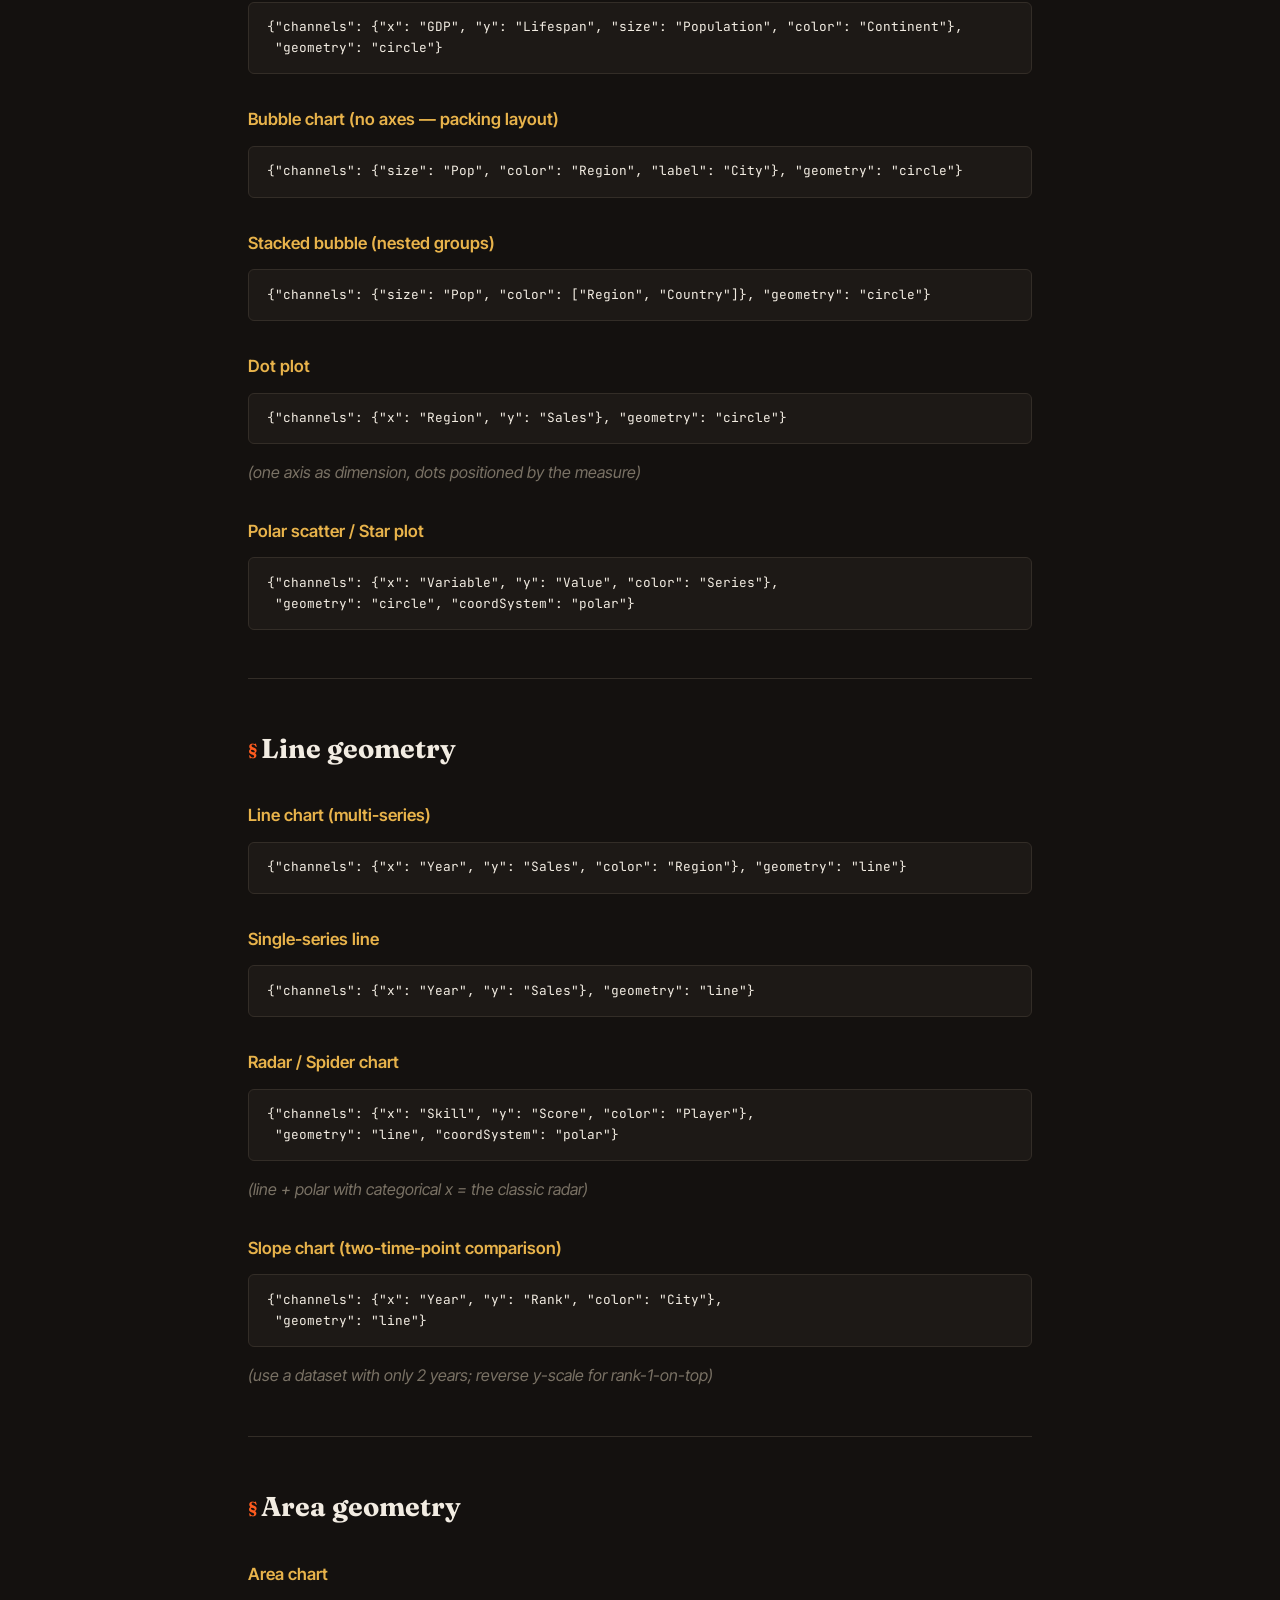
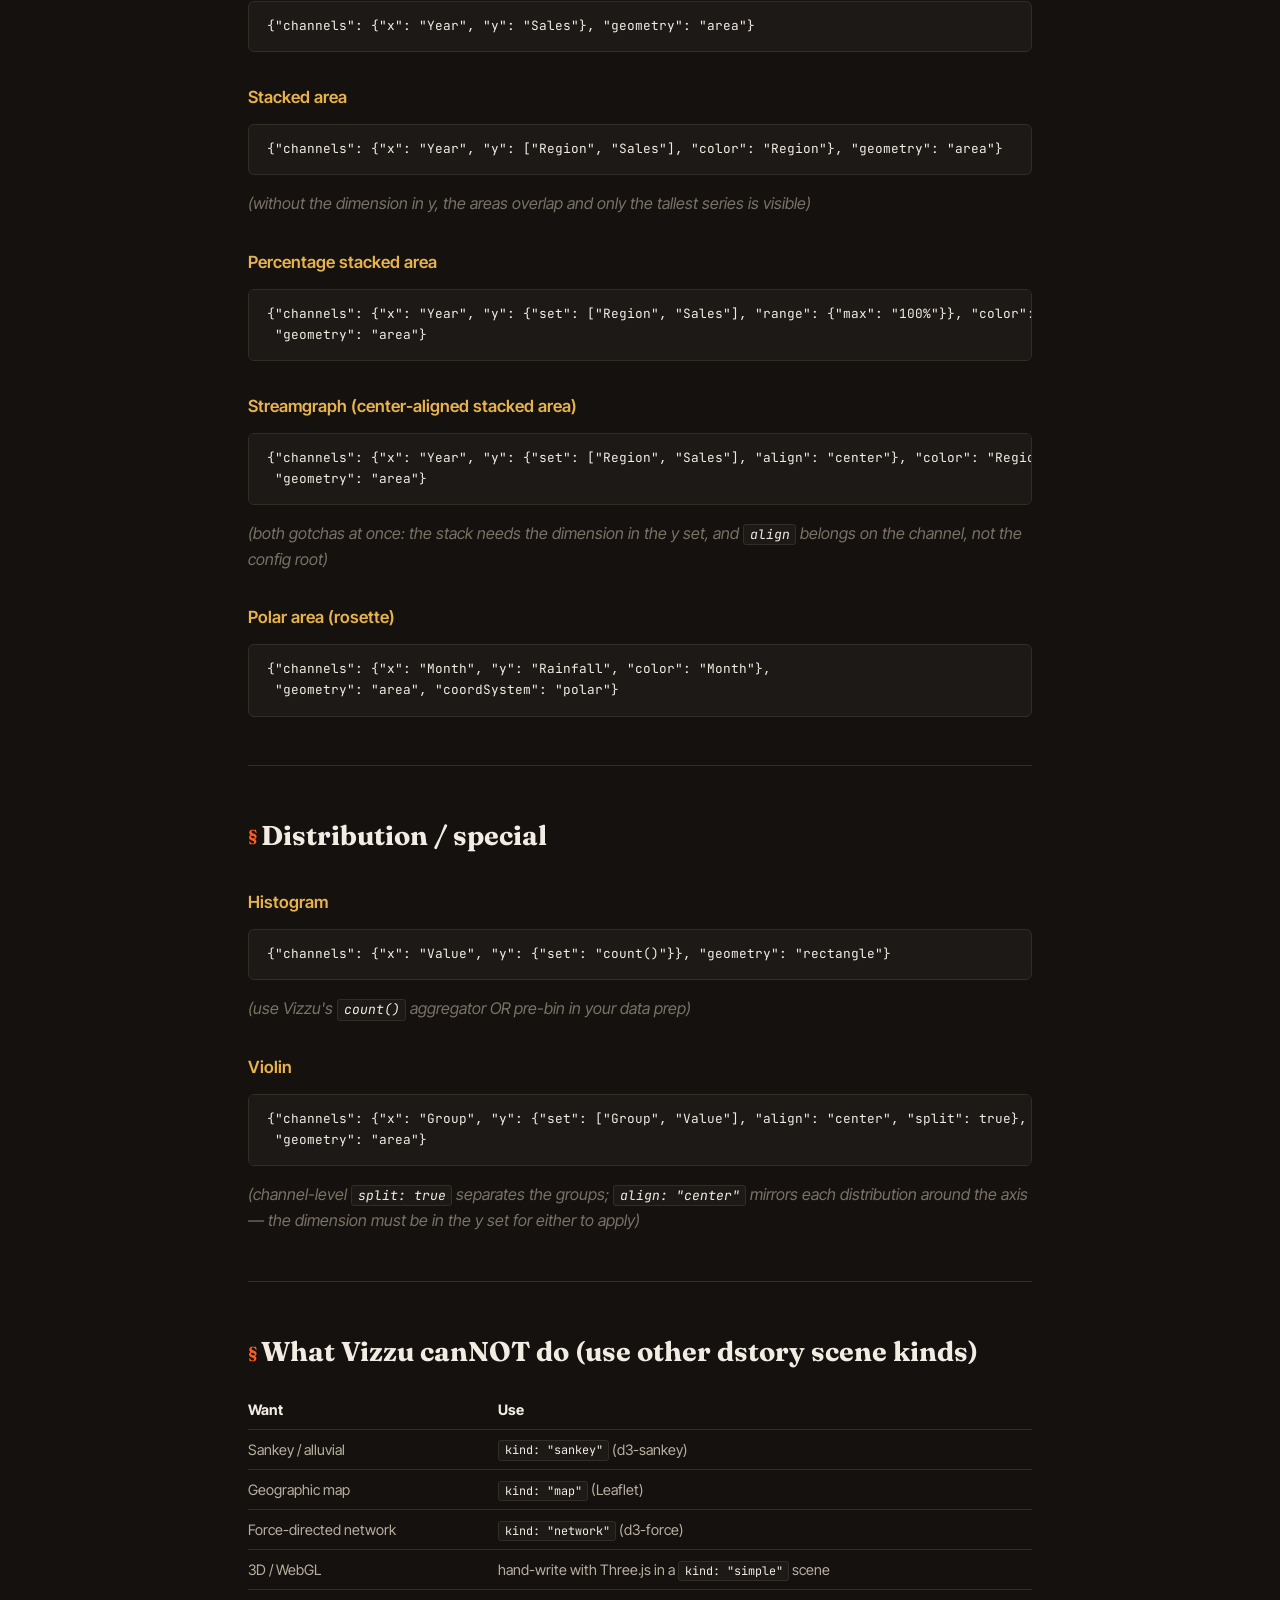
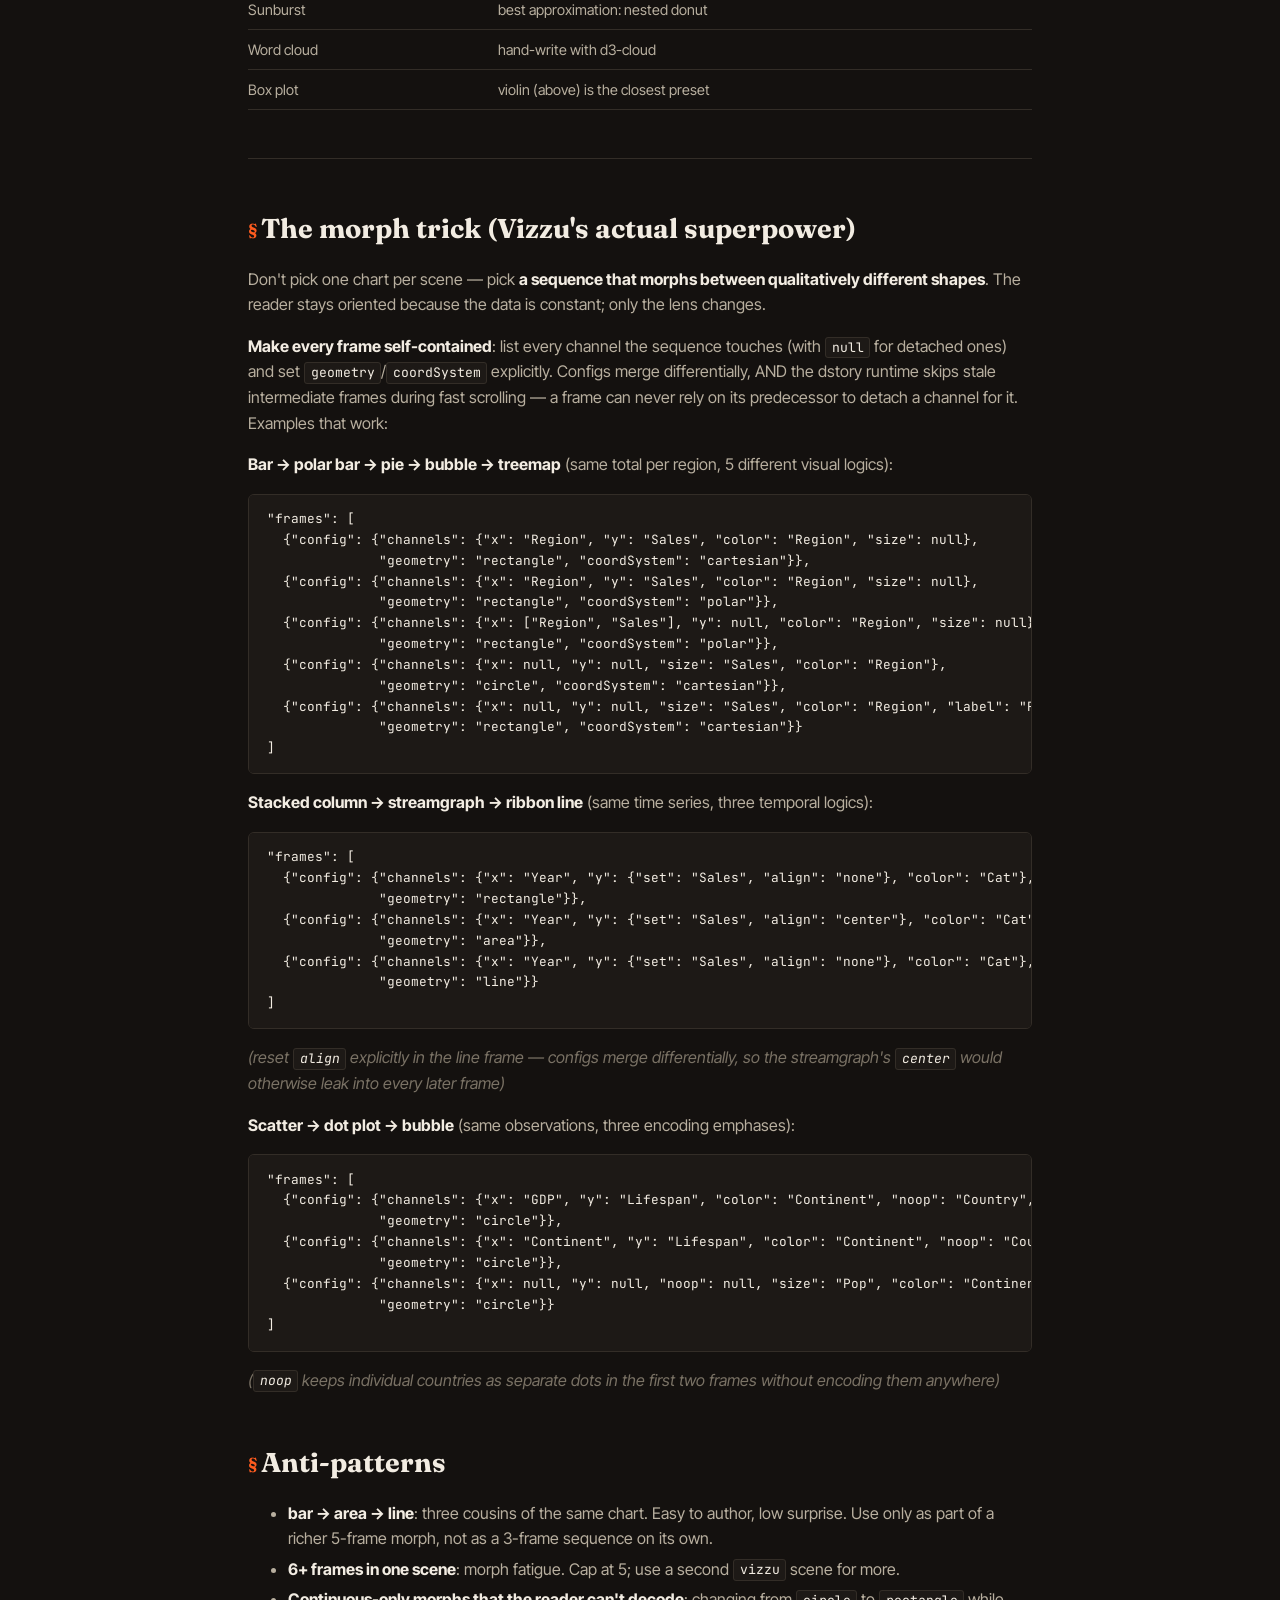
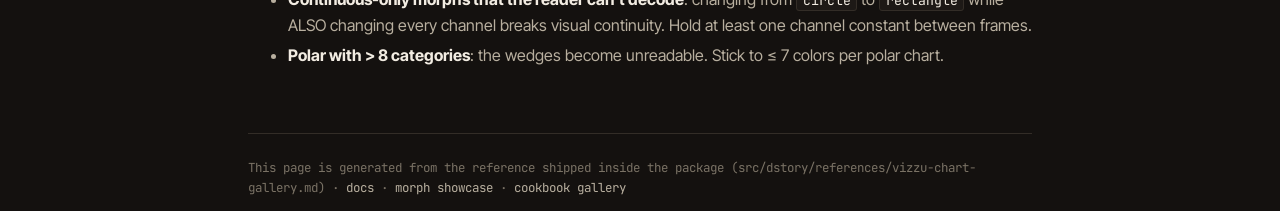
==== commit e9796daf: "fix: latest-wins morph scheduler - vizzu scenes no longer queue on fast scroll (v0.5.1) chart.animat" ====
--- a/docs/charts/index.html
+++ b/docs/charts/index.html
@@ -292,19 +292,24 @@
 </table>
 <hr />
 <h2>The morph trick (Vizzu's actual superpower)</h2>
-<p>Don't pick one chart per scene — pick <strong>a sequence that morphs between qualitatively different shapes</strong>. The reader stays oriented because the data is constant; only the lens changes. Examples that work:</p>
+<p>Don't pick one chart per scene — pick <strong>a sequence that morphs between qualitatively different shapes</strong>. The reader stays oriented because the data is constant; only the lens changes.</p>
+<p><strong>Make every frame self-contained</strong>: list every channel the sequence touches
+(with <code>null</code> for detached ones) and set <code>geometry</code>/<code>coordSystem</code> explicitly.
+Configs merge differentially, AND the dstory runtime skips stale intermediate
+frames during fast scrolling — a frame can never rely on its predecessor to
+detach a channel for it. Examples that work:</p>
 <p><strong>Bar → polar bar → pie → bubble → treemap</strong> (same total per region, 5 different visual logics):</p>
 <pre><code class="language-json">&quot;frames&quot;: [
-  {&quot;config&quot;: {&quot;channels&quot;: {&quot;x&quot;: &quot;Region&quot;, &quot;y&quot;: &quot;Sales&quot;, &quot;color&quot;: &quot;Region&quot;},
-              &quot;geometry&quot;: &quot;rectangle&quot;}},
-  {&quot;config&quot;: {&quot;channels&quot;: {&quot;x&quot;: &quot;Region&quot;, &quot;y&quot;: &quot;Sales&quot;, &quot;color&quot;: &quot;Region&quot;},
+  {&quot;config&quot;: {&quot;channels&quot;: {&quot;x&quot;: &quot;Region&quot;, &quot;y&quot;: &quot;Sales&quot;, &quot;color&quot;: &quot;Region&quot;, &quot;size&quot;: null},
+              &quot;geometry&quot;: &quot;rectangle&quot;, &quot;coordSystem&quot;: &quot;cartesian&quot;}},
+  {&quot;config&quot;: {&quot;channels&quot;: {&quot;x&quot;: &quot;Region&quot;, &quot;y&quot;: &quot;Sales&quot;, &quot;color&quot;: &quot;Region&quot;, &quot;size&quot;: null},
               &quot;geometry&quot;: &quot;rectangle&quot;, &quot;coordSystem&quot;: &quot;polar&quot;}},
-  {&quot;config&quot;: {&quot;channels&quot;: {&quot;x&quot;: [&quot;Region&quot;, &quot;Sales&quot;], &quot;color&quot;: &quot;Region&quot;},
+  {&quot;config&quot;: {&quot;channels&quot;: {&quot;x&quot;: [&quot;Region&quot;, &quot;Sales&quot;], &quot;y&quot;: null, &quot;color&quot;: &quot;Region&quot;, &quot;size&quot;: null},
               &quot;geometry&quot;: &quot;rectangle&quot;, &quot;coordSystem&quot;: &quot;polar&quot;}},
-  {&quot;config&quot;: {&quot;channels&quot;: {&quot;size&quot;: &quot;Sales&quot;, &quot;color&quot;: &quot;Region&quot;},
-              &quot;geometry&quot;: &quot;circle&quot;}},
-  {&quot;config&quot;: {&quot;channels&quot;: {&quot;size&quot;: &quot;Sales&quot;, &quot;color&quot;: &quot;Region&quot;, &quot;label&quot;: &quot;Region&quot;},
-              &quot;geometry&quot;: &quot;rectangle&quot;}}
+  {&quot;config&quot;: {&quot;channels&quot;: {&quot;x&quot;: null, &quot;y&quot;: null, &quot;size&quot;: &quot;Sales&quot;, &quot;color&quot;: &quot;Region&quot;},
+              &quot;geometry&quot;: &quot;circle&quot;, &quot;coordSystem&quot;: &quot;cartesian&quot;}},
+  {&quot;config&quot;: {&quot;channels&quot;: {&quot;x&quot;: null, &quot;y&quot;: null, &quot;size&quot;: &quot;Sales&quot;, &quot;color&quot;: &quot;Region&quot;, &quot;label&quot;: &quot;Region&quot;},
+              &quot;geometry&quot;: &quot;rectangle&quot;, &quot;coordSystem&quot;: &quot;cartesian&quot;}}
 ]
 </code></pre>
 <p><strong>Stacked column → streamgraph → ribbon line</strong> (same time series, three temporal logics):</p>
@@ -321,14 +326,16 @@
 the streamgraph's <code>center</code> would otherwise leak into every later frame)</em></p>
 <p><strong>Scatter → dot plot → bubble</strong> (same observations, three encoding emphases):</p>
 <pre><code class="language-json">&quot;frames&quot;: [
-  {&quot;config&quot;: {&quot;channels&quot;: {&quot;x&quot;: &quot;GDP&quot;, &quot;y&quot;: &quot;Lifespan&quot;, &quot;color&quot;: &quot;Continent&quot;},
+  {&quot;config&quot;: {&quot;channels&quot;: {&quot;x&quot;: &quot;GDP&quot;, &quot;y&quot;: &quot;Lifespan&quot;, &quot;color&quot;: &quot;Continent&quot;, &quot;noop&quot;: &quot;Country&quot;, &quot;size&quot;: null},
               &quot;geometry&quot;: &quot;circle&quot;}},
-  {&quot;config&quot;: {&quot;channels&quot;: {&quot;x&quot;: &quot;Continent&quot;, &quot;y&quot;: &quot;Lifespan&quot;, &quot;color&quot;: &quot;Continent&quot;},
+  {&quot;config&quot;: {&quot;channels&quot;: {&quot;x&quot;: &quot;Continent&quot;, &quot;y&quot;: &quot;Lifespan&quot;, &quot;color&quot;: &quot;Continent&quot;, &quot;noop&quot;: &quot;Country&quot;, &quot;size&quot;: null},
               &quot;geometry&quot;: &quot;circle&quot;}},
-  {&quot;config&quot;: {&quot;channels&quot;: {&quot;size&quot;: &quot;Pop&quot;, &quot;color&quot;: &quot;Continent&quot;},
+  {&quot;config&quot;: {&quot;channels&quot;: {&quot;x&quot;: null, &quot;y&quot;: null, &quot;noop&quot;: null, &quot;size&quot;: &quot;Pop&quot;, &quot;color&quot;: &quot;Continent&quot;},
               &quot;geometry&quot;: &quot;circle&quot;}}
 ]
 </code></pre>
+<p><em>(<code>noop</code> keeps individual countries as separate dots in the first two frames
+without encoding them anywhere)</em></p>
 <h2>Anti-patterns</h2>
 <ul>
 <li><strong>bar → area → line</strong>: three cousins of the same chart. Easy to author, low surprise. Use only as part of a richer 5-frame morph, not as a 3-frame sequence on its own.</li>
